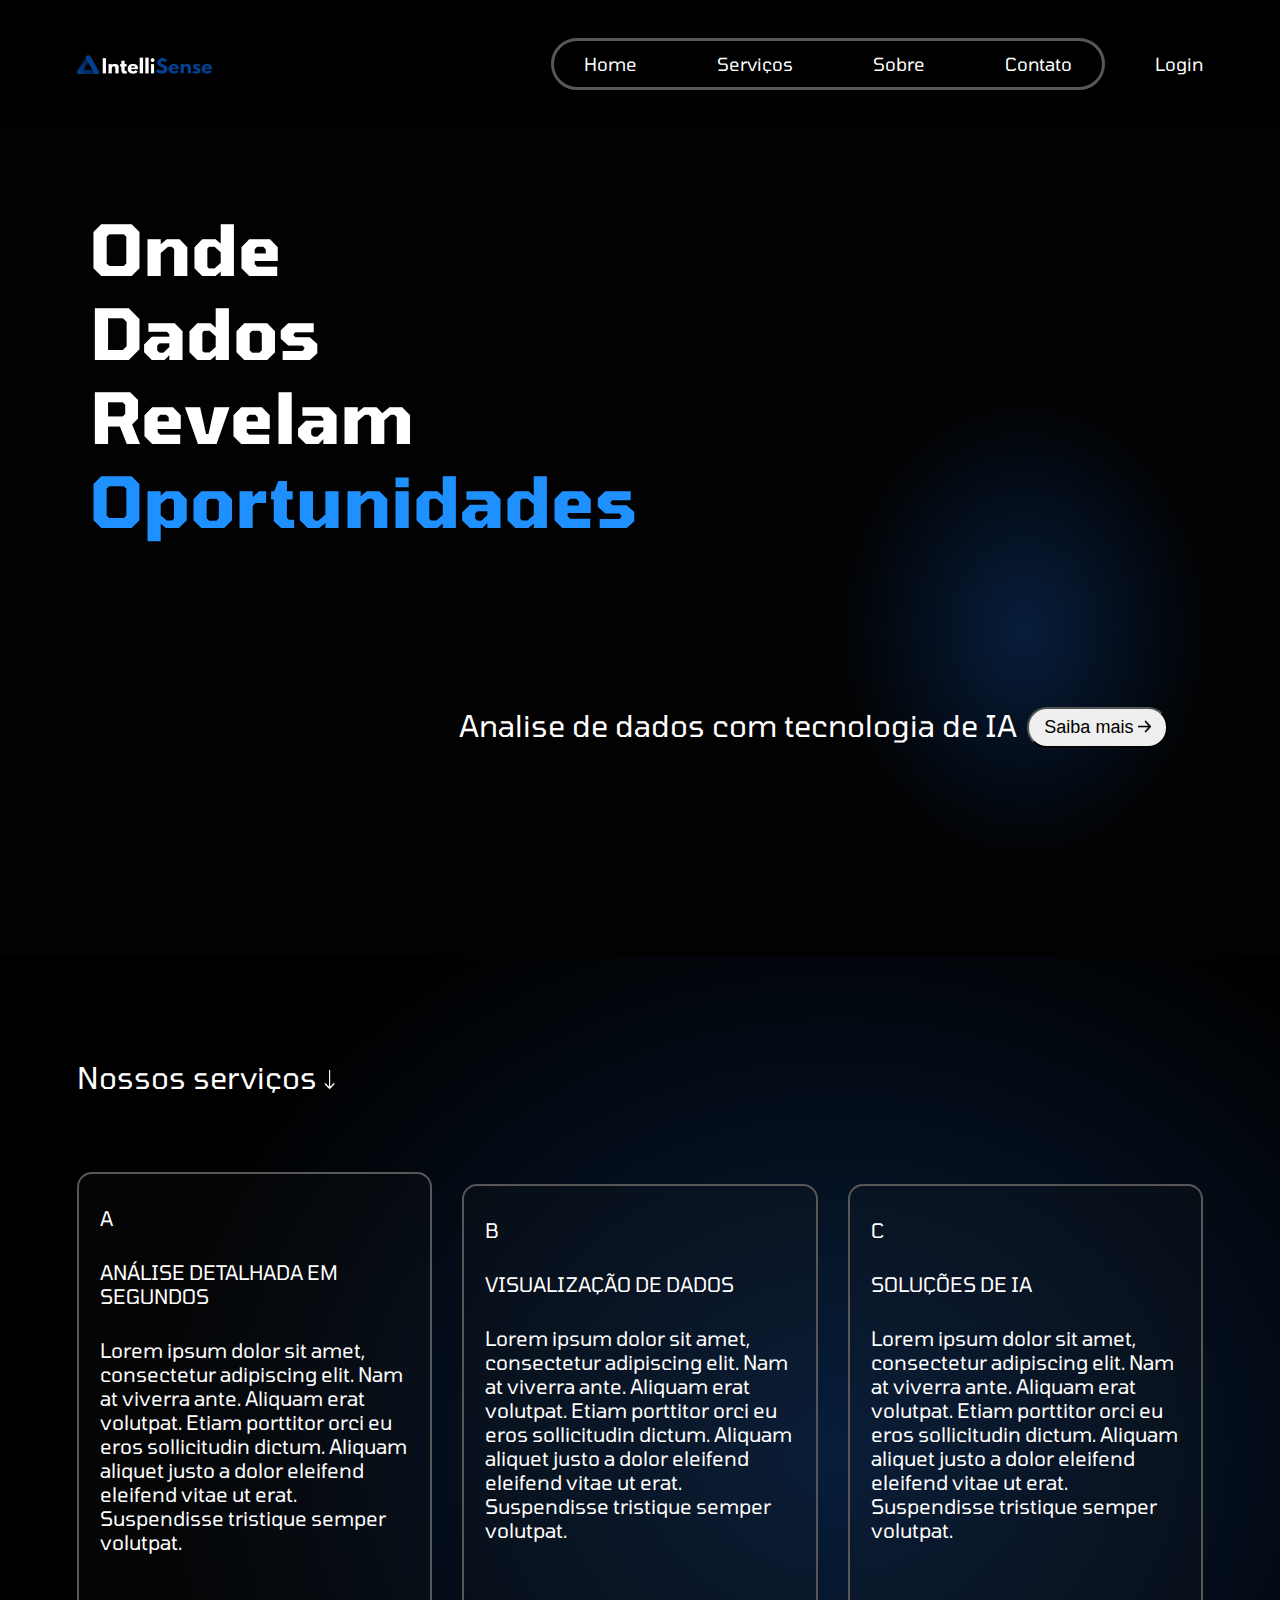
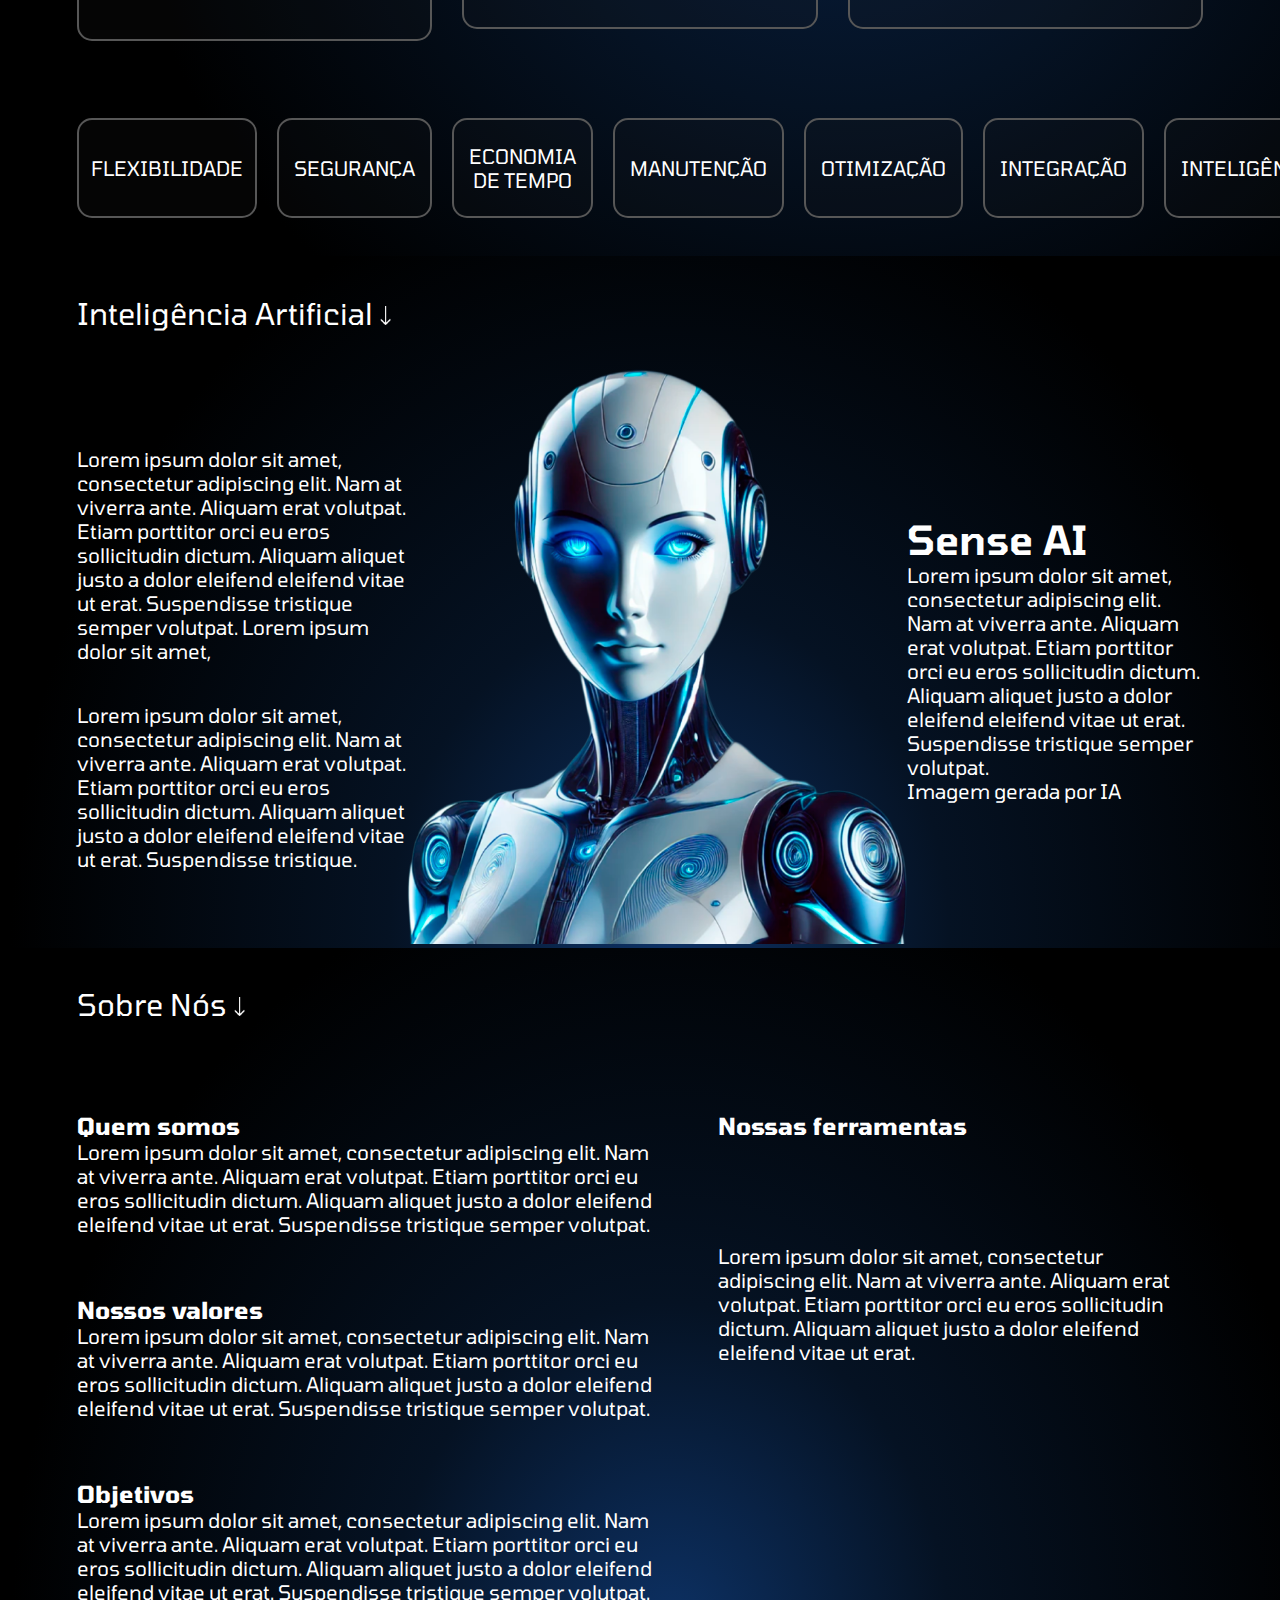
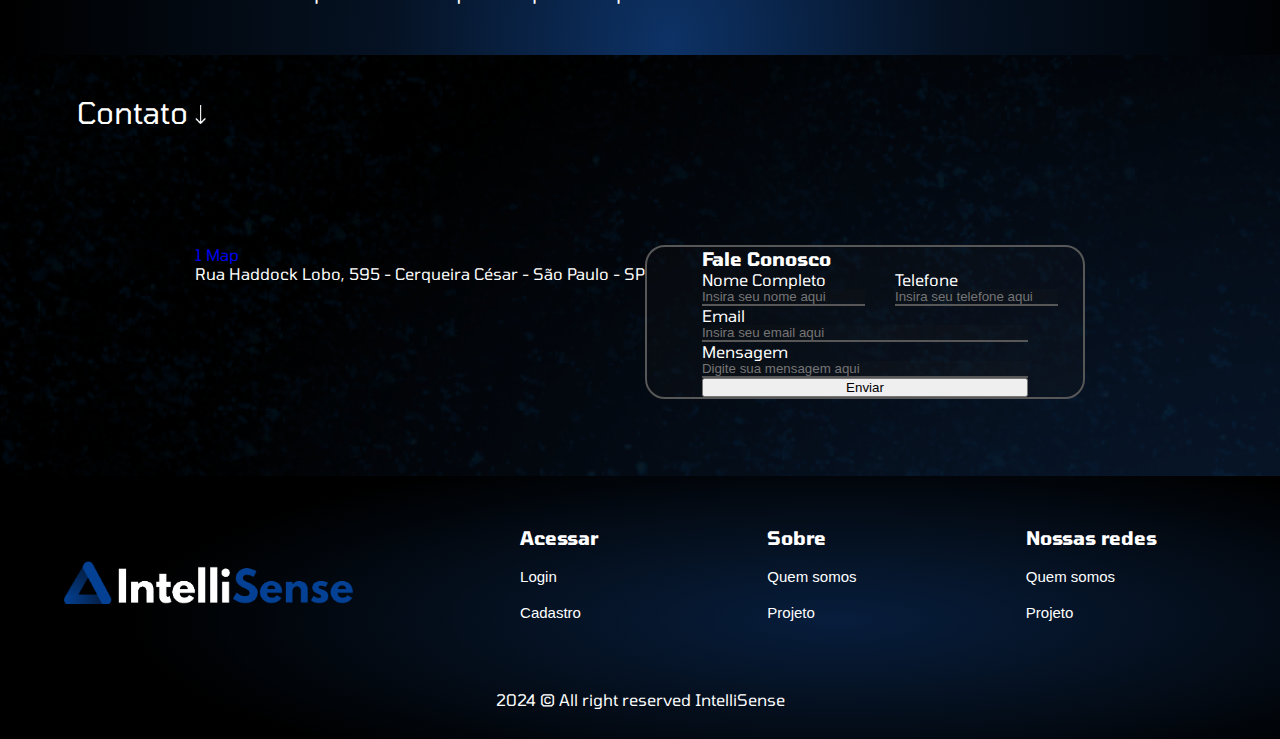
==== public/index.html @ a733c72e "site quase finalizado" ====
<!DOCTYPE html>
<html lang="en">

<head>
    <title>IntelliSense</title>
    <meta charset="UTF-8">
    <meta name="viewport" content="width=device-width, initial-scale=1.0">
    <link rel="stylesheet" href="css/style.css">
    <link rel="stylesheet" href="css/styleindex.css">
    <script src="js/links.js"></script>
</head>

<body>
    <header>
        <img class="logo1" src="assets/logo.png" alt="Logo">
        <nav>
            <div class="menus">
                <a href="#home">Home</a>
                <a href="#servicos">Serviços</a>
                <a href="#sobre">Sobre</a>
                <a href="#contato">Contato</a>
            </div>
            <a class="btn_login" href="#login">Login</a>
        </nav>
    </header>
    <main>
        <div id="home">
            <div class="img_home">
                <div class="conteudo_home">
                    <div class="titulo_home">
                        <h3>Onde <br>
                            Dados <br>
                            Revelam <br>
                            <span>Oportunidades</span>
                        </h3>
                    </div>
                    <div class="frase_home">
                        <span>Analise de dados com tecnologia de IA</span><button class="btn" onclick="ia()">Saiba mais
                            <img src="assets/icon-seta.png"></button>
                    </div>
                </div>
            </div>
        </div>
        <div id="servicos">
            <div class="servico">
                <p class="titulos">Nossos serviços <img src="assets/icon_seta_baixo.png" class="setaBaixo"></p>
                <div class="detalhe_servico">
                    <div class="detalhe">
                        <div class="conteudo_detalhe">
                            <div class="titulo_detalhe">A</div>
                            <div>ANÁLISE DETALHADA EM SEGUNDOS</div>
                            <div>Lorem ipsum dolor sit amet, consectetur adipiscing elit. Nam at viverra ante. Aliquam
                                erat
                                volutpat. Etiam porttitor orci eu eros sollicitudin dictum. Aliquam aliquet justo a
                                dolor
                                eleifend eleifend vitae ut erat. Suspendisse tristique semper volutpat. </div>
                            <div><img src="" alt=""></div>
                        </div>
                    </div>
                    <div class="detalhe">
                        <div class="conteudo_detalhe">
                            <div class="titulo_detalhe">B</div>
                            <div>VISUALIZAÇÃO DE DADOS</div>
                            <div>Lorem ipsum dolor sit amet, consectetur adipiscing elit. Nam at viverra ante. Aliquam
                                erat
                                volutpat. Etiam porttitor orci eu eros sollicitudin dictum. Aliquam aliquet justo a
                                dolor
                                eleifend eleifend vitae ut erat. Suspendisse tristique semper volutpat. </div>
                            <div><img src="" alt=""></div>
                        </div>
                    </div>
                    <div class="detalhe">
                        <div class="conteudo_detalhe">
                            <div class="titulo_detalhe">C</div>
                            <div>SOLUÇÕES DE IA</div>
                            <div>Lorem ipsum dolor sit amet, consectetur adipiscing elit. Nam at viverra ante. Aliquam
                                erat
                                volutpat. Etiam porttitor orci eu eros sollicitudin dictum. Aliquam aliquet justo a
                                dolor
                                eleifend eleifend vitae ut erat. Suspendisse tristique semper volutpat. </div>
                            <div><img src="" alt=""></div>
                        </div>
                    </div>
                </div>
            </div>
            <div class="categorias">
                <div class="categoria"><span>FLEXIBILIDADE</span></div>
                <div class="categoria"><span>SEGURANÇA</span></div>
                <div class="categoria"><span>ECONOMIA DE TEMPO</span></div>
                <div class="categoria"><span>MANUTENÇÃO</span></div>
                <div class="categoria"><span>OTIMIZAÇÃO</span></div>
                <div class="categoria"><span>INTEGRAÇÃO</span></div>
                <div class="categoria"><span>INTELIGÊNCIA</span></div>
            </div>
        </div>
        <div id="inteligenciaArtificial">
            <p class="titulos">Inteligência Artificial <img src="assets/icon_seta_baixo.png" class="setaBaixo"></p>
            <div class="conteudo_inteligencia">
                <div class="inteligencia_esquerdo">
                    <p>Lorem ipsum dolor sit amet, consectetur adipiscing elit. Nam at viverra ante. Aliquam erat
                        volutpat. Etiam porttitor orci eu eros sollicitudin dictum. Aliquam aliquet justo a dolor
                        eleifend eleifend vitae ut erat. Suspendisse tristique semper volutpat. Lorem ipsum dolor
                        sit amet,</p>
                    <p>Lorem ipsum dolor sit amet, consectetur adipiscing elit. Nam at viverra ante. Aliquam erat
                        volutpat. Etiam porttitor orci eu eros sollicitudin dictum. Aliquam aliquet justo a dolor
                        eleifend eleifend vitae ut erat. Suspendisse tristique.</p>
                </div>
                <div><img src="assets/imagem_ia.png" alt="imagem de um robô - gerado por ia"></div>
                <div class="inteligencia_direito">
                    <h3>Sense AI</h3>
                    <p>Lorem ipsum dolor sit amet, consectetur adipiscing elit. Nam at viverra ante. Aliquam erat
                        volutpat. Etiam porttitor orci eu eros sollicitudin dictum. Aliquam aliquet justo a dolor
                        eleifend eleifend vitae ut erat. Suspendisse tristique semper volutpat. </p>
                    <span>Imagem gerada por IA</span>
                </div>
            </div>
        </div>
        <div id="sobre">
            <p class="titulos">Sobre Nós <img src="assets/icon_seta_baixo.png" class="setaBaixo"></p>
            <div class="conteudo_sobre">
                <div class="sobre_esquerdo">
                    <div>
                        <h3>Quem somos</h3>
                        <p>Lorem ipsum dolor sit amet, consectetur adipiscing elit. Nam at viverra ante. Aliquam
                            erat volutpat. Etiam porttitor orci eu eros sollicitudin dictum. Aliquam aliquet justo a
                            dolor eleifend eleifend vitae ut erat. Suspendisse tristique semper volutpat. </p>
                    </div>
                    <div>
                        <h3>Nossos valores</h3>
                        <p>Lorem ipsum dolor sit amet, consectetur adipiscing elit. Nam at viverra ante. Aliquam
                            erat volutpat. Etiam porttitor orci eu eros sollicitudin dictum. Aliquam aliquet justo a
                            dolor eleifend eleifend vitae ut erat. Suspendisse tristique semper volutpat. </p>
                    </div>
                    <div>
                        <h3>Objetivos</h3>
                        <p>Lorem ipsum dolor sit amet, consectetur adipiscing elit. Nam at viverra ante. Aliquam
                            erat volutpat. Etiam porttitor orci eu eros sollicitudin dictum. Aliquam aliquet justo a
                            dolor eleifend eleifend vitae ut erat. Suspendisse tristique semper volutpat. </p>
                    </div>
                </div>
                <div class="sobre_direito">
                    <h3>Nossas ferramentas</h3>
                    <div><img src="" alt=""></div>
                    <div>
                        <p>Lorem ipsum dolor sit amet, consectetur adipiscing elit. Nam at viverra ante. Aliquam
                            erat volutpat. Etiam porttitor orci eu eros sollicitudin dictum. Aliquam aliquet justo a
                            dolor eleifend eleifend vitae ut erat.

                        </p>
                    </div>
                </div>
            </div>
        </div>
        <div id="contato">
            <p class="titulos">Contato <img src="assets/icon_seta_baixo.png" class="setaBaixo"></p>
            <div class="conteudo_contato">
                <div class="contato_esquerdo">
                    <div id="wrapper-9cd199b9cc5410cd3b1ad21cab2e54d3">
                        <div id="map-9cd199b9cc5410cd3b1ad21cab2e54d3"></div>
                        <script>(function () {
                                var setting = { "query": "São Paulo Tech School - Rua Haddock Lobo - Cerqueira César, São Paulo - SP, Brasil", "width": 300, "height": 380, "satellite": false, "zoom": 19, "placeId": "ChIJY_ZjsNJZzpQRgsULbdHAZ8U", "cid": "0xc567c0d16d0bc582", "coords": [-23.5581213, -46.661614], "cityUrl": "/brazil/sao-paulo", "cityAnchorText": "Mapa de São Paulo, Sao Paulo, Brasil", "lang": "pt", "queryString": "São Paulo Tech School - Rua Haddock Lobo - Cerqueira César, São Paulo - SP, Brasil", "centerCoord": [-23.5581213, -46.661614], "id": "map-9cd199b9cc5410cd3b1ad21cab2e54d3", "embed_id": "1145527" };
                                var d = document;
                                var s = d.createElement('script');
                                s.src = 'https://1map.com/js/script-for-user.js?embed_id=1145527';
                                s.async = true;
                                s.onload = function (e) {
                                    window.OneMap.initMap(setting)
                                };
                                var to = d.getElementsByTagName('script')[0];
                                to.parentNode.insertBefore(s, to);
                            })();</script><a href="https://1map.com/pt/map-embed">1 Map</a>
                    </div>

                    <div>
                        <p>Rua Haddock Lobo, 595 - Cerqueira César - São Paulo - SP</p>
                    </div>
                </div>
                <div class="contato_direito">
                    <h3>Fale Conosco</h3>
                    <div class="parte_a_contato">
                        <div class="secao_input nome_input">
                            <span class="titulo-input">Nome Completo</span>
                            <input class="input" type="text" placeholder="Insira seu nome aqui">
                        </div>
                        <div class="secao_input telefone_input">
                            <span class="titulo-input">Telefone</span>
                            <input class="input" type="text" placeholder="Insira seu telefone aqui">
                        </div>
                    </div>
                    <div class="secao_input">
                        <span class="titulo-input">Email</span>
                        <input class="input input_email" type="text" placeholder="Insira seu email aqui">
                    </div>
                    <div class="secao_input">
                        <span class="titulo-input">Mensagem</span>
                        <input class="input input_mensagem" type="text" placeholder="Digite sua mensagem aqui">
                    </div>
                    <button class="btn_contato">Enviar</button>
                </div>
            </div>
        </div>
    </main>
    <footer>
        <div class="rodape_conteudo">
            <img class="logo_rodape" src="assets/logo.png">
            <div class="colunas">
                <div class="coluna1">
                    <span>
                        <h3>Acessar</h3>
                        <br>
                        <a href="./login_cadastro/login.html" class="button_rodape">Login</a>
                        <br>
                        <a href="./login_cadastro/cadastro.html" class="button_rodape">Cadastro</a>
                        <br>
                    </span>
                </div>

                <div class="coluna2">
                    <span>
                        <h3>Sobre</h3>
                        <br>
                        <a href="#quem_somos" class="button_rodape">Quem somos</a>
                        <br>
                        <a href="#projeto" class="button_rodape">Projeto</a>
                        <br>
                    </span>
                </div>

                <div class="coluna3">
                    <span>
                        <h3>Nossas redes</h3>
                        <br>
                        <a href="#quem_somos" class="button_rodape">Quem somos</a>
                        <br>
                        <a href="#projeto" class="button_rodape">Projeto</a>
                        <br>
                    </span>
                </div>
            </div>
        </div>
        <p class="direito">2024 © All right reserved IntelliSense</p>
    </footer>
</body>

</html>
---- public/css/style.css ----
@import url('https://fonts.googleapis.com/css2?family=Tomorrow:ital,wght@0,100;0,200;0,300;0,400;0,500;0,600;0,700;0,800;0,900;1,100;1,200;1,300;1,400;1,500;1,600;1,700;1,800;1,900&display=swap');
@import url('https://fonts.googleapis.com/css2?family=League+Spartan:wght@100..900&display=swap');

:root {
    --gradiente1: radial-gradient(14.71% 28.47% at 80% 60.42%, #071D3C 0%, #020202 100%);
    --input-opacidade: #1f1f1f28;
    --gradiente2: radial-gradient(55.16% 67.29% at 65.42% 54.91%, #071D3C 0%, #051223 42.53%, #000000 100%);
    --gradiente3: radial-gradient(51.44% 112.99% at 52.27% 98.24%, #0D3266 0%, #051223 42.53%, #000000 100%);
    --gradiente4: radial-gradient(51.44% 112.99% at 52.27% 98.24%, #0D3266 0%, #051223 42.53%, #000000 100%);

}

* {
    padding: 0;
    margin: 0;
    box-sizing: border-box;
    text-decoration: none;
}
---- public/css/styleindex.css ----
body {
    font-family: 'Tomorrow', sans-serif;
    color: #fff;
}

header {
    display: flex;
    align-items: center;
    background-color: black;
    padding: 3% 6%;
}

header img.logo1 {
    width: 12%;
}

header nav {
    width: 90%;
    display: flex;
    align-items: center;
    justify-content: flex-end;
    gap: 50px;
    font-size: 18px;
}

header nav a{
    color: #fff;
}

.menus {
    display: flex;
    text-decoration: none;
    color: #fff;
    gap:  80px;
    padding: 12px 30px;
    border: 3px solid #575757;
    border-radius: 30px;
}

#home {
    background: var(--gradiente1);
    height: 92vh;
}

.img_home {
    width: 100%;
    padding: 6% 7%;
    height: 100%;
    background-image: url("../assets/imgHome.png");
    background-size: 65%;
    background-repeat: no-repeat;
    background-position: right;
    font-size: 60px;
}

.conteudo_home {
    display: flex;
    flex-direction: column;
    justify-content: center;
}

.titulo_home span {
    color: #1E90FF;
}

.frase_home {
    display: flex;
    justify-content: flex-end;
    padding-right: 2%;
    padding-top: 15%;
    font-size: 30px;
}

.btn{
    border-radius: 20px;
    margin-left: 10px;
    font-size: 18px;
    padding: 8px 15px;
    cursor: pointer;
}

.btn img{
    width: 13px;
}

.titulos{
    font-size: 30px;
    padding: 3% 6%;
}

.titulos img{
    width: 1%;
}

.conteudo_detalhe{
    display: flex;
    flex-direction: column;
    padding: 9% 6%;
    gap: 30px;
}

#servicos {
    padding-top: 5%;
    background: var(--gradiente2);
    display: flex;
    justify-content: center;
    flex-direction: column;
    font-size: 20px;
}

.detalhe_servico {
    display: grid;
    grid-template-columns: repeat(3, 1fr);
    gap: 30px;
    padding: 3% 6%;
    justify-items: center;
    align-items: center;
}

.detalhe{
    border-radius: 15px;
    background-color: var(--input-opacidade);
    border: 2.5px solid #575757;
}

.categorias {
    display: flex;
    gap: 20px;
    padding: 3% 6%;
    justify-items: center;
    text-align: center;
    align-items: center;
    
}

.categoria{
    display: flex;
    background-color: var(--input-opacidade);
    border: 2.5px solid #575757;
    border-radius: 15px;
    width: 180px;
    height: 100px;
    padding: 25px 15px;
    justify-content: center;
    align-items: center;
}

#inteligenciaArtificial {
    background: var(--gradiente3);
    margin-bottom: 0;
}

.conteudo_inteligencia {
    display: flex;
    justify-content: center;
    flex-direction: row;
    align-items: center;
    padding: 0 6%;
    font-size: 20px;
}

.conteudo_inteligencia img{
    width: 500px;
}

.inteligencia_esquerdo{
    display: flex;
    flex-direction: column;
    gap: 40px;
}

.inteligencia_direito h3{
    font-weight: 600;
    font-size: 40px;
}

#sobre {
    background: var(--gradiente4);
}

.conteudo_sobre{
    display: flex;
    padding: 4% 6%;
    font-size: 20px;
    gap: 60px;
}

.sobre_esquerdo{
    display: flex;
    flex-direction: column;
    gap: 60px;
}

.sobre_direito{
    display: flex;
    flex-direction: column;
    gap: 40px;
}

#contato{
    background-image: url("../assets/background-contato.png");
}

.conteudo_contato{
    display: flex;
    padding: 6% 7%;
    justify-content: center;
}

.contato_direito{
    width: 40%;
    background-color: var(--input-opacidade);
    border: 2.5px solid #575757;
    border-radius: 20px;
    display: flex;
    flex-direction: column;
    justify-content: center;
    padding: 0 5%;
}

.parte_a_contato{
    display: flex;
    gap: 30px;
}

.secao_input{
    display: flex;
    flex-direction: column;
}

.input{
    background-color: var(--input-opacidade);
    border: none;
    border-bottom: 2px solid #575757;

}

.nome_input, .telefone_input{
    width: 50%;
}

footer{
    background: var(--gradiente2);
}

.rodape_conteudo {
    display: flex;
    justify-content: space-around;
    width: 100%;
    align-items: center;
    padding: 50px 10px;
}

.colunas {
    width: 60%;
    display: flex;
    justify-content: space-around;
    gap: 50px;
}

.logo_rodape {
    width: 23%;
}

.button_rodape {
    color: white;
    text-align: center;
}

.coluna1 a {
    text-decoration: none;
    font-family: 'Inter', sans-serif;
    font-size: 15px;
    display: flex;
    justify-content: left;
}

.coluna2 a {
    text-decoration: none;
    font-family: 'Inter', sans-serif;
    font-size: 15px;
    display: flex;
    justify-content: left;
}

.coluna3 a {
    text-decoration: none;
    font-family: 'Inter', sans-serif;
    font-size: 15px;
    display: flex;
    justify-content: left;
}

footer .direito {
    text-align: center;
}

footer p {
    padding-bottom: 30px;
}
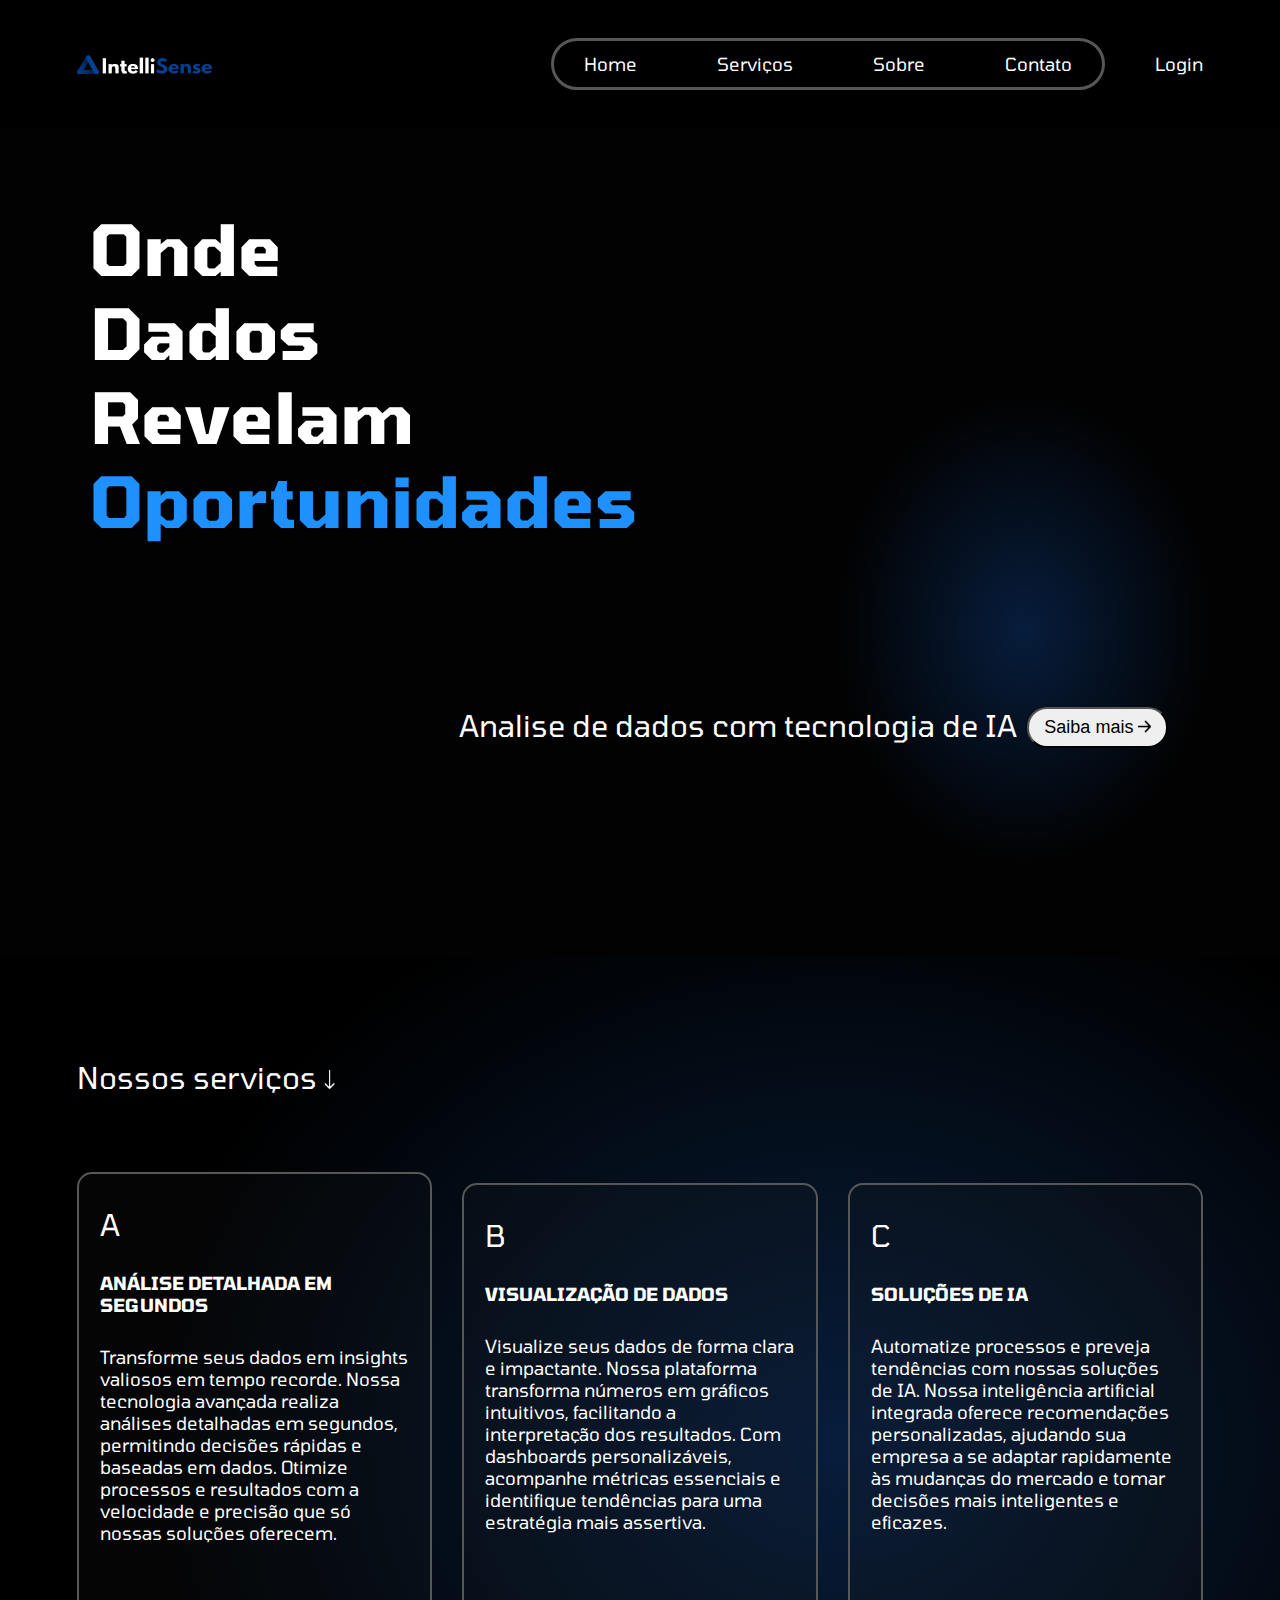
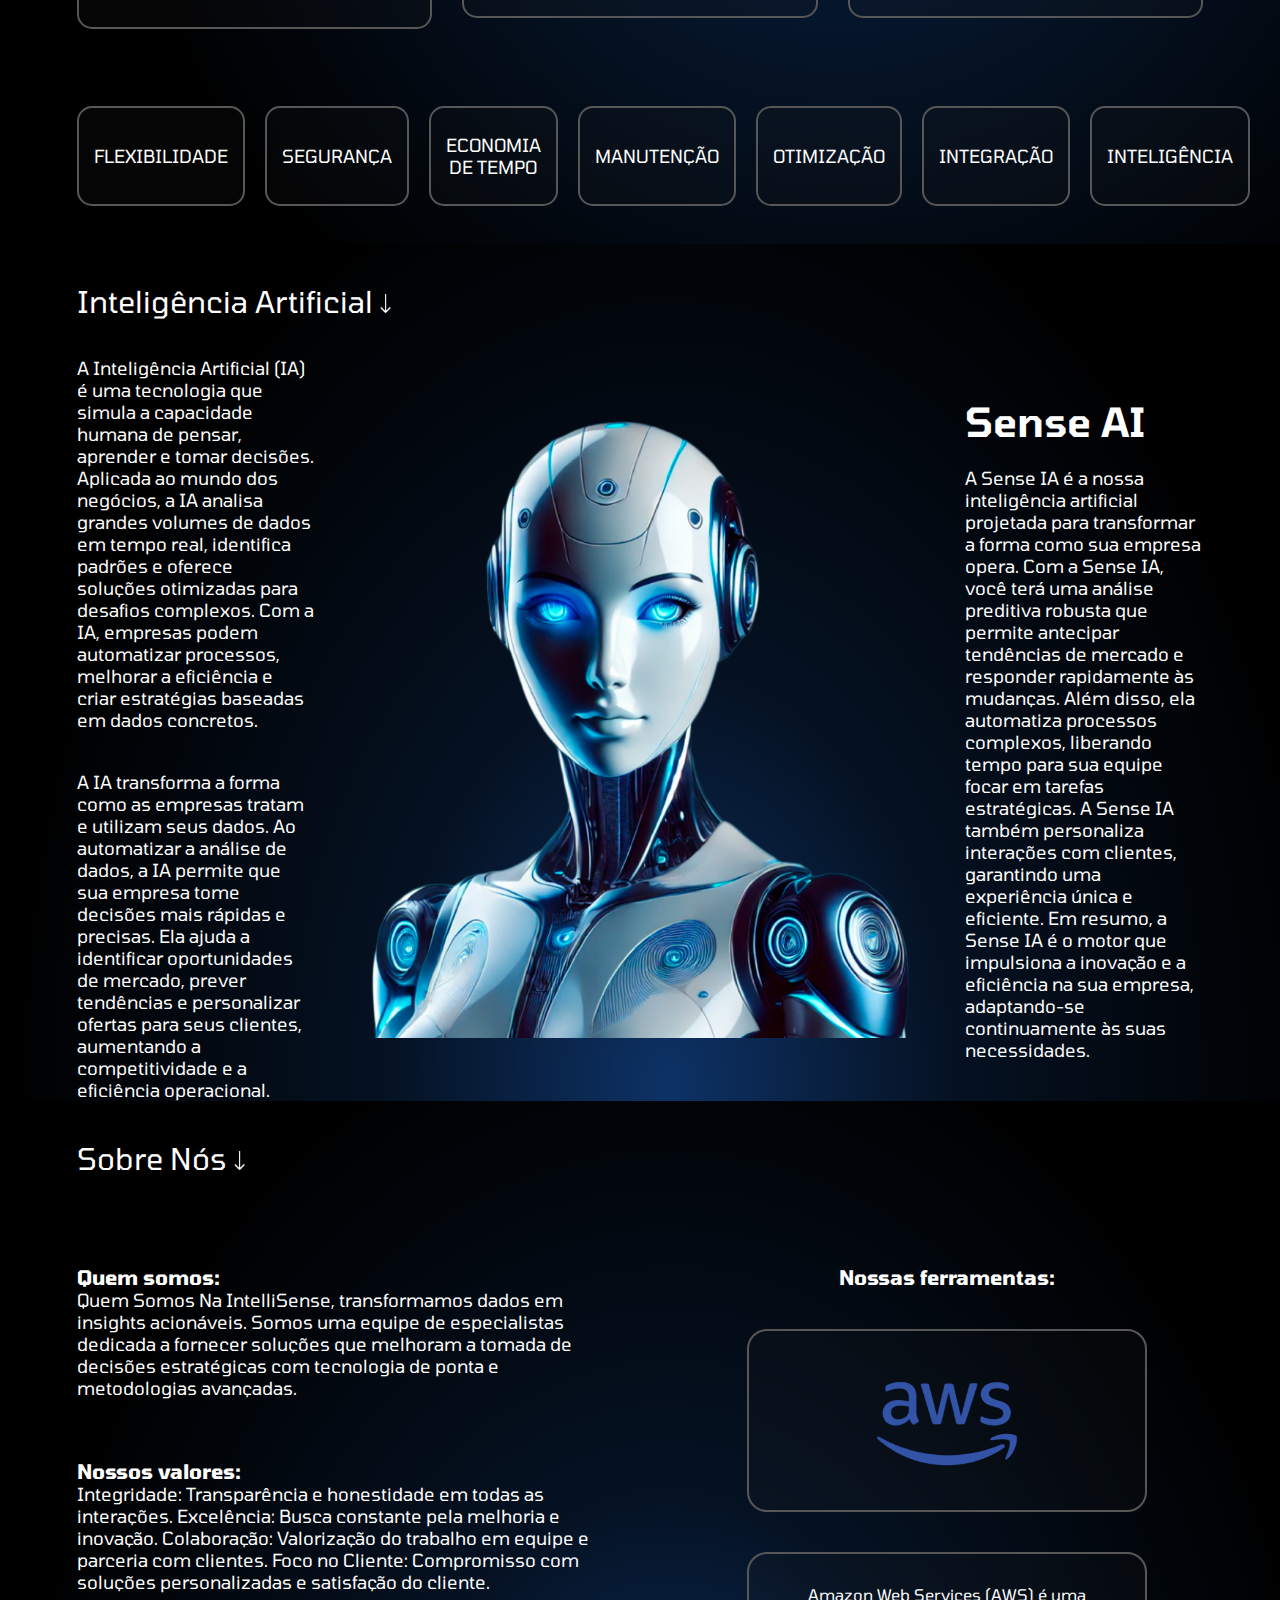
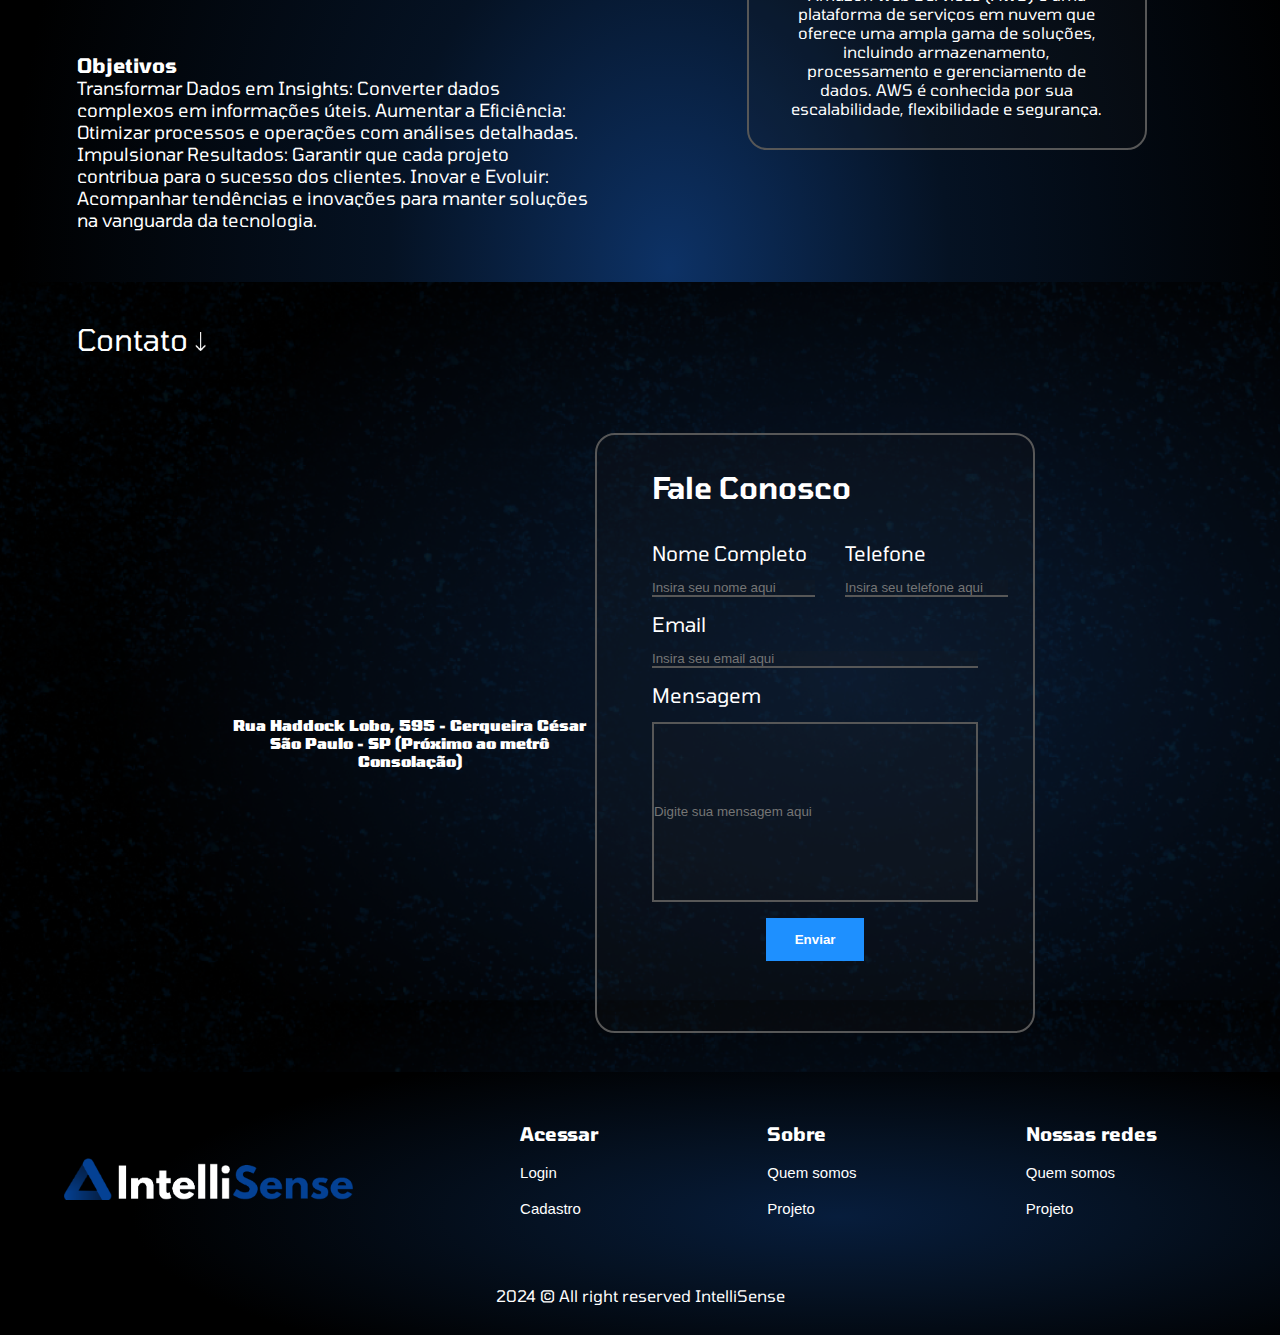
==== commit 40e90cb2: "Site quase concluido" ====
--- a/public/index.html
+++ b/public/index.html
@@ -5,6 +5,7 @@
     <title>IntelliSense</title>
     <meta charset="UTF-8">
     <meta name="viewport" content="width=device-width, initial-scale=1.0">
+    <link rel="icon" href="assets/5.png">
     <link rel="stylesheet" href="css/style.css">
     <link rel="stylesheet" href="css/styleindex.css">
     <script src="js/links.js"></script>
@@ -47,37 +48,35 @@
                 <div class="detalhe_servico">
                     <div class="detalhe">
                         <div class="conteudo_detalhe">
-                            <div class="titulo_detalhe">A</div>
-                            <div>ANÁLISE DETALHADA EM SEGUNDOS</div>
-                            <div>Lorem ipsum dolor sit amet, consectetur adipiscing elit. Nam at viverra ante. Aliquam
-                                erat
-                                volutpat. Etiam porttitor orci eu eros sollicitudin dictum. Aliquam aliquet justo a
-                                dolor
-                                eleifend eleifend vitae ut erat. Suspendisse tristique semper volutpat. </div>
+                            <div class="numeracao_detalhes">A</div>
+                            <div class="titulo_detalhe">ANÁLISE DETALHADA EM SEGUNDOS</div>
+                            <div>Transforme seus dados em insights valiosos em tempo recorde. Nossa tecnologia avançada
+                                realiza análises detalhadas em segundos, permitindo decisões rápidas e baseadas em
+                                dados. Otimize processos e resultados com a velocidade e precisão que só nossas soluções
+                                oferecem.</div>
                             <div><img src="" alt=""></div>
                         </div>
                     </div>
                     <div class="detalhe">
                         <div class="conteudo_detalhe">
-                            <div class="titulo_detalhe">B</div>
-                            <div>VISUALIZAÇÃO DE DADOS</div>
-                            <div>Lorem ipsum dolor sit amet, consectetur adipiscing elit. Nam at viverra ante. Aliquam
-                                erat
-                                volutpat. Etiam porttitor orci eu eros sollicitudin dictum. Aliquam aliquet justo a
-                                dolor
-                                eleifend eleifend vitae ut erat. Suspendisse tristique semper volutpat. </div>
+                            <div class="numeracao_detalhes">B</div>
+                            <div class="titulo_detalhe">VISUALIZAÇÃO DE DADOS</div>
+                            <div>Visualize seus dados de forma clara e impactante. Nossa plataforma transforma números
+                                em gráficos intuitivos, facilitando a interpretação dos resultados. Com dashboards
+                                personalizáveis, acompanhe métricas essenciais e identifique tendências para uma
+                                estratégia mais assertiva.</div>
                             <div><img src="" alt=""></div>
                         </div>
                     </div>
                     <div class="detalhe">
                         <div class="conteudo_detalhe">
-                            <div class="titulo_detalhe">C</div>
-                            <div>SOLUÇÕES DE IA</div>
-                            <div>Lorem ipsum dolor sit amet, consectetur adipiscing elit. Nam at viverra ante. Aliquam
-                                erat
-                                volutpat. Etiam porttitor orci eu eros sollicitudin dictum. Aliquam aliquet justo a
-                                dolor
-                                eleifend eleifend vitae ut erat. Suspendisse tristique semper volutpat. </div>
+                            <div class="numeracao_detalhes">C</div>
+                            <div class="titulo_detalhe">SOLUÇÕES DE IA</div>
+                            <div>Automatize processos e preveja tendências com nossas soluções de IA. Nossa inteligência
+                                artificial integrada oferece recomendações personalizadas, ajudando sua empresa a se
+                                adaptar rapidamente às mudanças do mercado e tomar decisões mais inteligentes e
+                                eficazes.
+                            </div>
                             <div><img src="" alt=""></div>
                         </div>
                     </div>
@@ -97,21 +96,26 @@
             <p class="titulos">Inteligência Artificial <img src="assets/icon_seta_baixo.png" class="setaBaixo"></p>
             <div class="conteudo_inteligencia">
                 <div class="inteligencia_esquerdo">
-                    <p>Lorem ipsum dolor sit amet, consectetur adipiscing elit. Nam at viverra ante. Aliquam erat
-                        volutpat. Etiam porttitor orci eu eros sollicitudin dictum. Aliquam aliquet justo a dolor
-                        eleifend eleifend vitae ut erat. Suspendisse tristique semper volutpat. Lorem ipsum dolor
-                        sit amet,</p>
-                    <p>Lorem ipsum dolor sit amet, consectetur adipiscing elit. Nam at viverra ante. Aliquam erat
-                        volutpat. Etiam porttitor orci eu eros sollicitudin dictum. Aliquam aliquet justo a dolor
-                        eleifend eleifend vitae ut erat. Suspendisse tristique.</p>
-                </div>
-                <div><img src="assets/imagem_ia.png" alt="imagem de um robô - gerado por ia"></div>
+                    <p>A Inteligência Artificial (IA) é uma tecnologia que simula a capacidade humana de pensar,
+                        aprender e tomar decisões. Aplicada ao mundo dos negócios, a IA analisa grandes volumes de dados
+                        em tempo real, identifica padrões e oferece soluções otimizadas para desafios complexos. Com a
+                        IA, empresas podem automatizar processos, melhorar a eficiência e criar estratégias baseadas em
+                        dados concretos.</p>
+                    <p>A IA transforma a forma como as empresas tratam e utilizam seus dados. Ao automatizar a análise
+                        de dados, a IA permite que sua empresa tome decisões mais rápidas e precisas. Ela ajuda a
+                        identificar oportunidades de mercado, prever tendências e personalizar ofertas para seus
+                        clientes, aumentando a competitividade e a eficiência operacional.</p>
+                </div>
+                <img src="assets/imagem_ia.png" alt="imagem de um robô - gerado por ia">
                 <div class="inteligencia_direito">
-                    <h3>Sense AI</h3>
-                    <p>Lorem ipsum dolor sit amet, consectetur adipiscing elit. Nam at viverra ante. Aliquam erat
-                        volutpat. Etiam porttitor orci eu eros sollicitudin dictum. Aliquam aliquet justo a dolor
-                        eleifend eleifend vitae ut erat. Suspendisse tristique semper volutpat. </p>
-                    <span>Imagem gerada por IA</span>
+                    <h3>Sense AI</h3><br>
+                    <p>A Sense IA é a nossa inteligência artificial projetada para transformar a forma como sua empresa
+                        opera. Com a Sense IA, você terá uma análise preditiva robusta que permite antecipar tendências
+                        de mercado e responder rapidamente às mudanças. Além disso, ela automatiza processos complexos,
+                        liberando tempo para sua equipe focar em tarefas estratégicas. A Sense IA também personaliza
+                        interações com clientes, garantindo uma experiência única e eficiente. Em resumo, a Sense IA é o
+                        motor que impulsiona a inovação e a eficiência na sua empresa, adaptando-se continuamente às
+                        suas necessidades.</span>
                 </div>
             </div>
         </div>
@@ -120,34 +124,33 @@
             <div class="conteudo_sobre">
                 <div class="sobre_esquerdo">
                     <div>
-                        <h3>Quem somos</h3>
-                        <p>Lorem ipsum dolor sit amet, consectetur adipiscing elit. Nam at viverra ante. Aliquam
-                            erat volutpat. Etiam porttitor orci eu eros sollicitudin dictum. Aliquam aliquet justo a
-                            dolor eleifend eleifend vitae ut erat. Suspendisse tristique semper volutpat. </p>
+                        <h3>Quem somos:</h3>
+                        <p>Quem Somos Na IntelliSense, transformamos dados em insights acionáveis. Somos uma equipe de
+                            especialistas dedicada a fornecer soluções que melhoram a tomada de decisões estratégicas
+                            com tecnologia de ponta e metodologias avançadas.</p>
                     </div>
                     <div>
-                        <h3>Nossos valores</h3>
-                        <p>Lorem ipsum dolor sit amet, consectetur adipiscing elit. Nam at viverra ante. Aliquam
-                            erat volutpat. Etiam porttitor orci eu eros sollicitudin dictum. Aliquam aliquet justo a
-                            dolor eleifend eleifend vitae ut erat. Suspendisse tristique semper volutpat. </p>
+                        <h3>Nossos valores:</h3>
+                        <p>Integridade: Transparência e honestidade em todas as interações.
+                            Excelência: Busca constante pela melhoria e inovação.
+                            Colaboração: Valorização do trabalho em equipe e parceria com clientes.
+                            Foco no Cliente: Compromisso com soluções personalizadas e satisfação do cliente.</p>
                     </div>
                     <div>
                         <h3>Objetivos</h3>
-                        <p>Lorem ipsum dolor sit amet, consectetur adipiscing elit. Nam at viverra ante. Aliquam
-                            erat volutpat. Etiam porttitor orci eu eros sollicitudin dictum. Aliquam aliquet justo a
-                            dolor eleifend eleifend vitae ut erat. Suspendisse tristique semper volutpat. </p>
+                        <p>Transformar Dados em Insights: Converter dados complexos em informações úteis.
+                            Aumentar a Eficiência: Otimizar processos e operações com análises detalhadas.
+                            Impulsionar Resultados: Garantir que cada projeto contribua para o sucesso dos clientes.
+                            Inovar e Evoluir: Acompanhar tendências e inovações para manter soluções na vanguarda da
+                            tecnologia.</p>
                     </div>
                 </div>
                 <div class="sobre_direito">
-                    <h3>Nossas ferramentas</h3>
-                    <div><img src="" alt=""></div>
-                    <div>
-                        <p>Lorem ipsum dolor sit amet, consectetur adipiscing elit. Nam at viverra ante. Aliquam
-                            erat volutpat. Etiam porttitor orci eu eros sollicitudin dictum. Aliquam aliquet justo a
-                            dolor eleifend eleifend vitae ut erat.
-
-                        </p>
-                    </div>
+                    <h3>Nossas ferramentas:</h3>
+                    <div class="img_sobre"><img src="assets/aws.png" alt="aws"></div>
+                    <p>Amazon Web Services (AWS) é uma plataforma de serviços em nuvem que oferece uma ampla gama de
+                        soluções, incluindo armazenamento, processamento e gerenciamento de dados. AWS é conhecida por
+                        sua escalabilidade, flexibilidade e segurança.</p>
                 </div>
             </div>
         </div>
@@ -156,44 +159,66 @@
             <div class="conteudo_contato">
                 <div class="contato_esquerdo">
                     <div id="wrapper-9cd199b9cc5410cd3b1ad21cab2e54d3">
-                        <div id="map-9cd199b9cc5410cd3b1ad21cab2e54d3"></div>
-                        <script>(function () {
-                                var setting = { "query": "São Paulo Tech School - Rua Haddock Lobo - Cerqueira César, São Paulo - SP, Brasil", "width": 300, "height": 380, "satellite": false, "zoom": 19, "placeId": "ChIJY_ZjsNJZzpQRgsULbdHAZ8U", "cid": "0xc567c0d16d0bc582", "coords": [-23.5581213, -46.661614], "cityUrl": "/brazil/sao-paulo", "cityAnchorText": "Mapa de São Paulo, Sao Paulo, Brasil", "lang": "pt", "queryString": "São Paulo Tech School - Rua Haddock Lobo - Cerqueira César, São Paulo - SP, Brasil", "centerCoord": [-23.5581213, -46.661614], "id": "map-9cd199b9cc5410cd3b1ad21cab2e54d3", "embed_id": "1145527" };
+                        <div id="map-9cd199b9cc5410cd3b1ad21cab2e54d3" style="border-radius: 20px; overflow: hidden;">
+                        </div>
+                        <script>
+                            (function () {
+                                var setting = {
+                                    "query": "São Paulo Tech School - Rua Haddock Lobo - Cerqueira César, São Paulo - SP, Brasil",
+                                    "width": 360,
+                                    "height": 600,
+                                    "satellite": false,
+                                    "zoom": 19,
+                                    "placeId": "ChIJY_ZjsNJZzpQRgsULbdHAZ8U",
+                                    "cid": "0xc567c0d16d0bc582",
+                                    "coords": [-23.5581213, -46.661614],
+                                    "cityUrl": "/brazil/sao-paulo",
+                                    "cityAnchorText": "Mapa de São Paulo, Sao Paulo, Brasil",
+                                    "lang": "pt",
+                                    "queryString": "São Paulo Tech School - Rua Haddock Lobo - Cerqueira César, São Paulo - SP, Brasil",
+                                    "centerCoord": [-23.5581213, -46.661614],
+                                    "id": "map-9cd199b9cc5410cd3b1ad21cab2e54d3",
+                                    "embed_id": "1145527"
+                                };
                                 var d = document;
                                 var s = d.createElement('script');
                                 s.src = 'https://1map.com/js/script-for-user.js?embed_id=1145527';
                                 s.async = true;
                                 s.onload = function (e) {
-                                    window.OneMap.initMap(setting)
+                                    window.OneMap.initMap(setting);
+                                    document.getElementById(setting.id).style.borderRadius = setting["border-radius"];
                                 };
                                 var to = d.getElementsByTagName('script')[0];
                                 to.parentNode.insertBefore(s, to);
-                            })();</script><a href="https://1map.com/pt/map-embed">1 Map</a>
-                    </div>
-
-                    <div>
-                        <p>Rua Haddock Lobo, 595 - Cerqueira César - São Paulo - SP</p>
+                            })();
+                        </script>
+                    </div>
+
+                    <div class="endereco">
+                        <p>Rua Haddock Lobo, 595 - Cerqueira César <br> São Paulo - SP (Próximo ao metrô Consolação)</p>
                     </div>
                 </div>
                 <div class="contato_direito">
                     <h3>Fale Conosco</h3>
-                    <div class="parte_a_contato">
-                        <div class="secao_input nome_input">
-                            <span class="titulo-input">Nome Completo</span>
-                            <input class="input" type="text" placeholder="Insira seu nome aqui">
-                        </div>
-                        <div class="secao_input telefone_input">
-                            <span class="titulo-input">Telefone</span>
-                            <input class="input" type="text" placeholder="Insira seu telefone aqui">
-                        </div>
-                    </div>
-                    <div class="secao_input">
-                        <span class="titulo-input">Email</span>
-                        <input class="input input_email" type="text" placeholder="Insira seu email aqui">
-                    </div>
-                    <div class="secao_input">
-                        <span class="titulo-input">Mensagem</span>
-                        <input class="input input_mensagem" type="text" placeholder="Digite sua mensagem aqui">
+                    <div class="inputs">
+                        <div class="parte_a_contato">
+                            <div class="secao_input nome_input">
+                                <span class="titulo-input">Nome Completo</span>
+                                <input class="input" type="text" placeholder="Insira seu nome aqui">
+                            </div>
+                            <div class="secao_input telefone_input">
+                                <span class="titulo-input">Telefone</span>
+                                <input class="input" type="text" placeholder="Insira seu telefone aqui">
+                            </div>
+                        </div>
+                        <div class="secao_input">
+                            <span class="titulo-input">Email</span>
+                            <input class="input input_email" type="text" placeholder="Insira seu email aqui">
+                        </div>
+                        <div class="secao_input">
+                            <span class="titulo-input">Mensagem</span>
+                            <input class="input input_mensagem" type="text" placeholder="Digite sua mensagem aqui">
+                        </div>
                     </div>
                     <button class="btn_contato">Enviar</button>
                 </div>
--- a/public/css/styleindex.css
+++ b/public/css/styleindex.css
@@ -105,7 +105,7 @@
     display: flex;
     justify-content: center;
     flex-direction: column;
-    font-size: 20px;
+    font-size: 18px;
 }
 
 .detalhe_servico {
@@ -123,6 +123,14 @@
     border: 2.5px solid #575757;
 }
 
+.numeracao_detalhes{
+    font-size: 30px;
+}
+
+.titulo_detalhe{
+    font-weight: bold;
+}
+
 .categorias {
     display: flex;
     gap: 20px;
@@ -147,26 +155,34 @@
 
 #inteligenciaArtificial {
     background: var(--gradiente3);
+    font-size: 18px;
+}
+
+.conteudo_inteligencia {
+    display: flex;
+    justify-content: flex-end;
+    flex-direction: row;
+    align-items: center;
+    padding: 0 6%;
+    font-size: 18px;
+}
+
+.conteudo_inteligencia img{
+    width: 650px;
+    justify-content: flex-end;
+    padding: 0 5%;
+}
+
+.inteligencia_esquerdo{
+    width: 30%;
+    display: flex;
+    flex-direction: column;
+    gap: 40px;
+}
+
+.inteligencia_direito{
+    width: 30%;
     margin-bottom: 0;
-}
-
-.conteudo_inteligencia {
-    display: flex;
-    justify-content: center;
-    flex-direction: row;
-    align-items: center;
-    padding: 0 6%;
-    font-size: 20px;
-}
-
-.conteudo_inteligencia img{
-    width: 500px;
-}
-
-.inteligencia_esquerdo{
-    display: flex;
-    flex-direction: column;
-    gap: 40px;
 }
 
 .inteligencia_direito h3{
@@ -181,41 +197,100 @@
 .conteudo_sobre{
     display: flex;
     padding: 4% 6%;
+    font-size: 18px;
+    gap: 100px;
+}
+
+.conteudo_sobre h3{
     font-size: 20px;
+}
+
+.sobre_esquerdo{
+    display: flex;
+    flex-direction: column;
     gap: 60px;
-}
-
-.sobre_esquerdo{
-    display: flex;
-    flex-direction: column;
-    gap: 60px;
+    width: 50%;
 }
 
 .sobre_direito{
     display: flex;
     flex-direction: column;
     gap: 40px;
+    justify-content: flex-start;
+    align-items: center;
+    width: 50%;
+}
+
+.sobre_direito p {
+    background-color: var(--input-opacidade);
+    border: 2.5px solid #575757;
+    border-radius: 20px;
+    padding: 6% 8%;
+    width: 400px;
+    text-align: center;
+    font-size: 16px;
+}
+
+.img_sobre{
+    width: 400px;
+    display: flex;
+    align-items: center;
+    padding: 3% 7%;
+    justify-content: center;
+    background-color: var(--input-opacidade);
+    border: 2.5px solid #575757;
+    border-radius: 20px;
+}
+
+.img_sobre img{
+    width: 200px;
 }
 
 #contato{
     background-image: url("../assets/background-contato.png");
+    background-size: 100%;
 }
 
 .conteudo_contato{
     display: flex;
-    padding: 6% 7%;
-    justify-content: center;
+    padding: 3% 7%;
+    justify-content: center;
+    gap: 20px;
+}
+
+.contato_esquerdo{
+    width: 30%;
+    align-items: center;
+    display: flex;
+    flex-direction: column;
+    justify-content: center;
+}
+
+.endereco{
+    margin-top: 20px;
+    width: 360px;
+    text-align: center;
+    font-size: 15px;
+    font-weight: 800;
 }
 
 .contato_direito{
     width: 40%;
+    height: 600px;
     background-color: var(--input-opacidade);
     border: 2.5px solid #575757;
     border-radius: 20px;
     display: flex;
     flex-direction: column;
-    justify-content: center;
-    padding: 0 5%;
+    padding: 3% 5%;
+    align-items: center;
+}
+
+.contato_direito h3{
+    font-size: 30px;
+    font-weight: 600;
+    padding-bottom: 20px;
+    width: 100%;
 }
 
 .parte_a_contato{
@@ -223,20 +298,50 @@
     gap: 30px;
 }
 
+.inputs{
+    display: flex;
+    flex-direction: column;
+    gap: 15px;
+    padding: 5% 0;
+    width: 100%;
+}
+
 .secao_input{
     display: flex;
     flex-direction: column;
+}
+
+.titulo-input{
+    font-size: 20px;
+    padding-bottom: 15px;
 }
 
 .input{
     background-color: var(--input-opacidade);
     border: none;
     border-bottom: 2px solid #575757;
-
-}
-
+}
+    
 .nome_input, .telefone_input{
     width: 50%;
+}
+
+.input_mensagem{
+    height: 180px;
+    border: 2px solid #575757;
+}
+
+.input_mensagem::placeholder{
+    text-align: start;
+}
+
+.btn_contato{
+    width: 30%;
+    background-color: #1E90FF;
+    height: 8%;
+    font-weight: bolder;
+    border: none;
+    color: #fff;
 }
 
 footer{
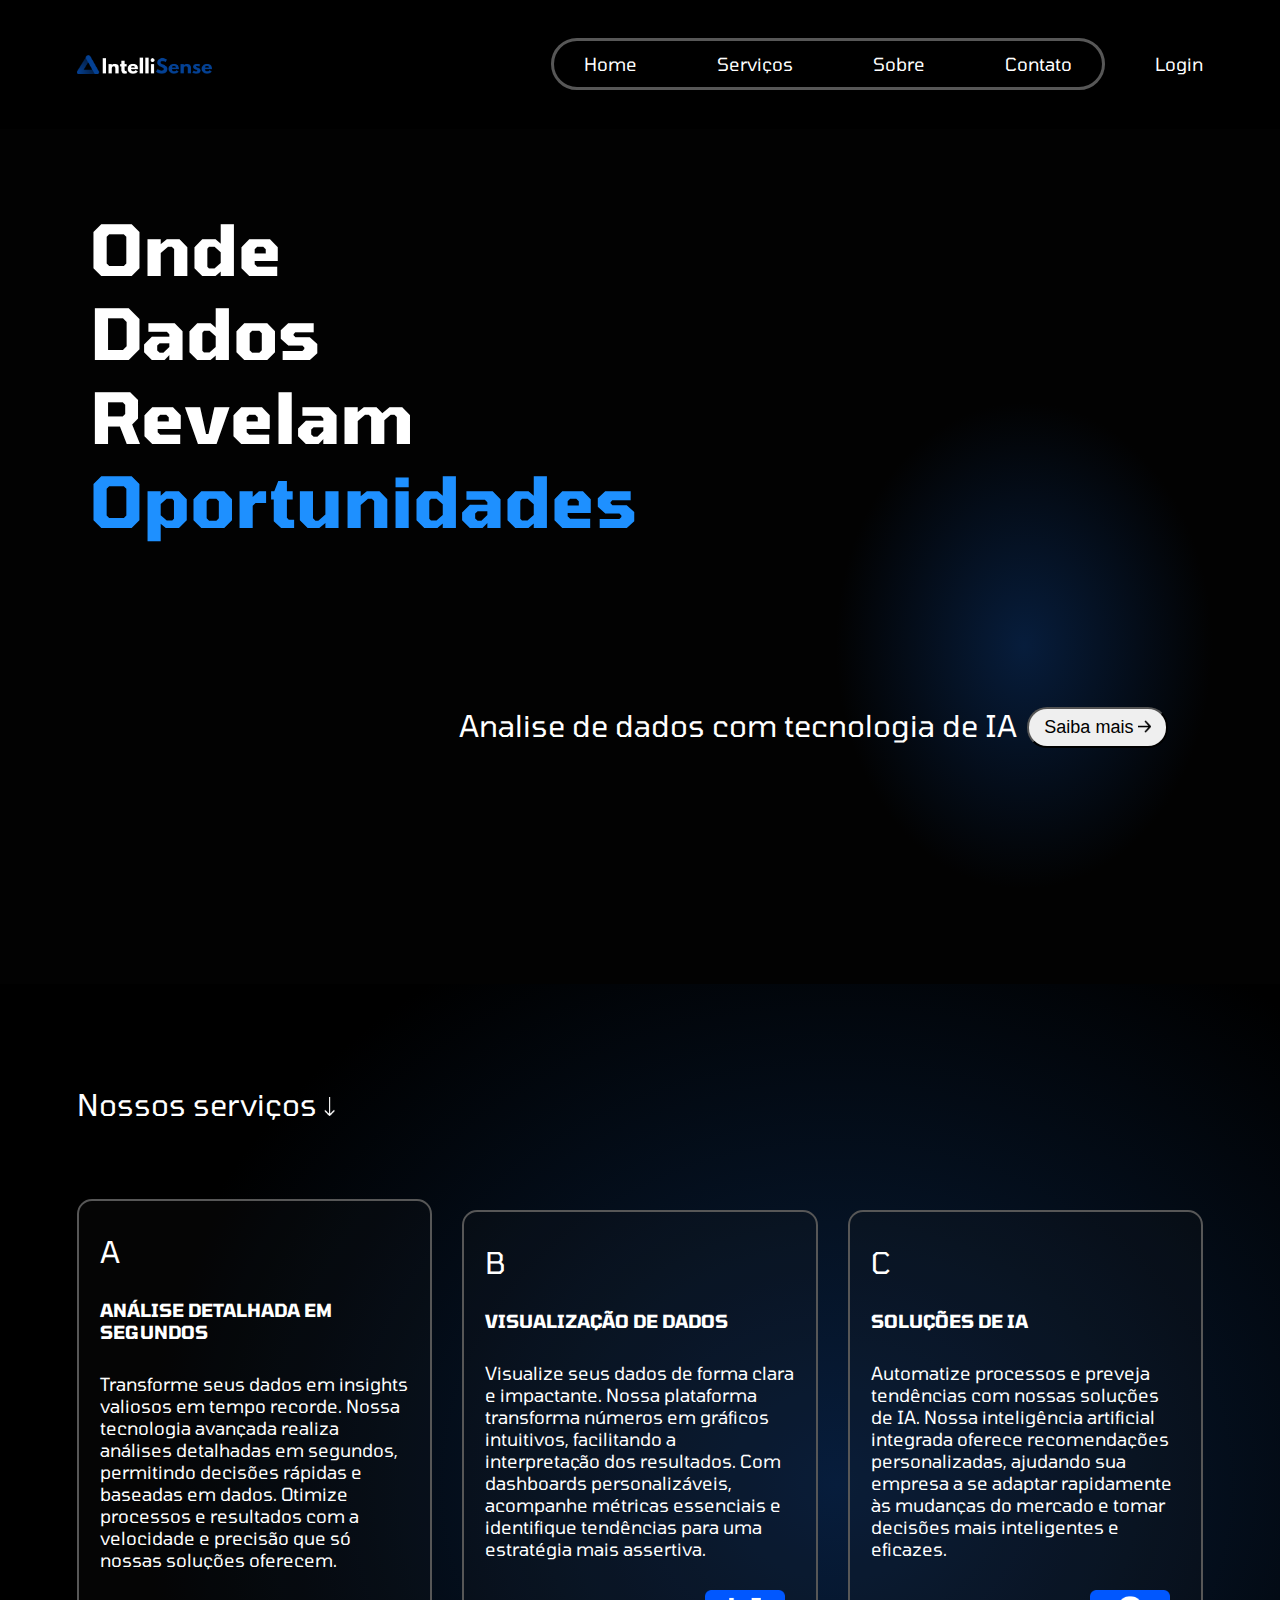
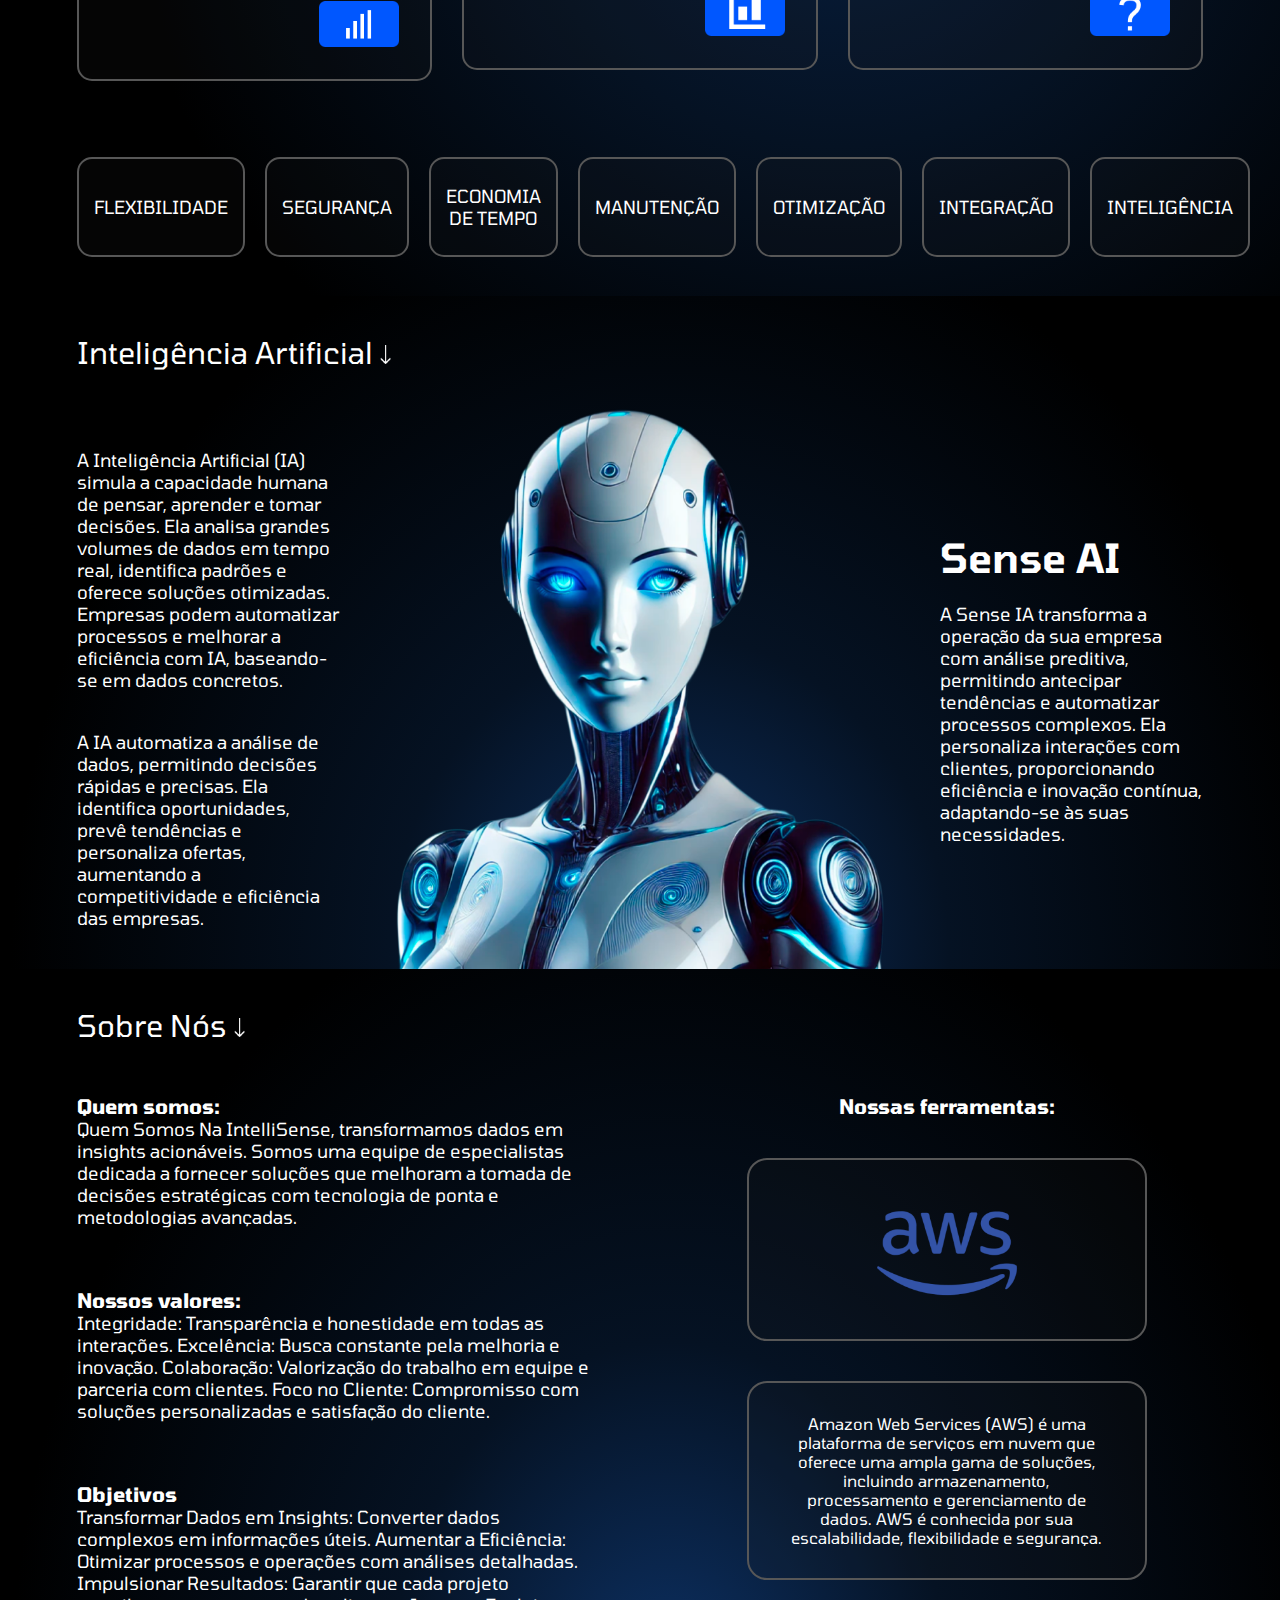
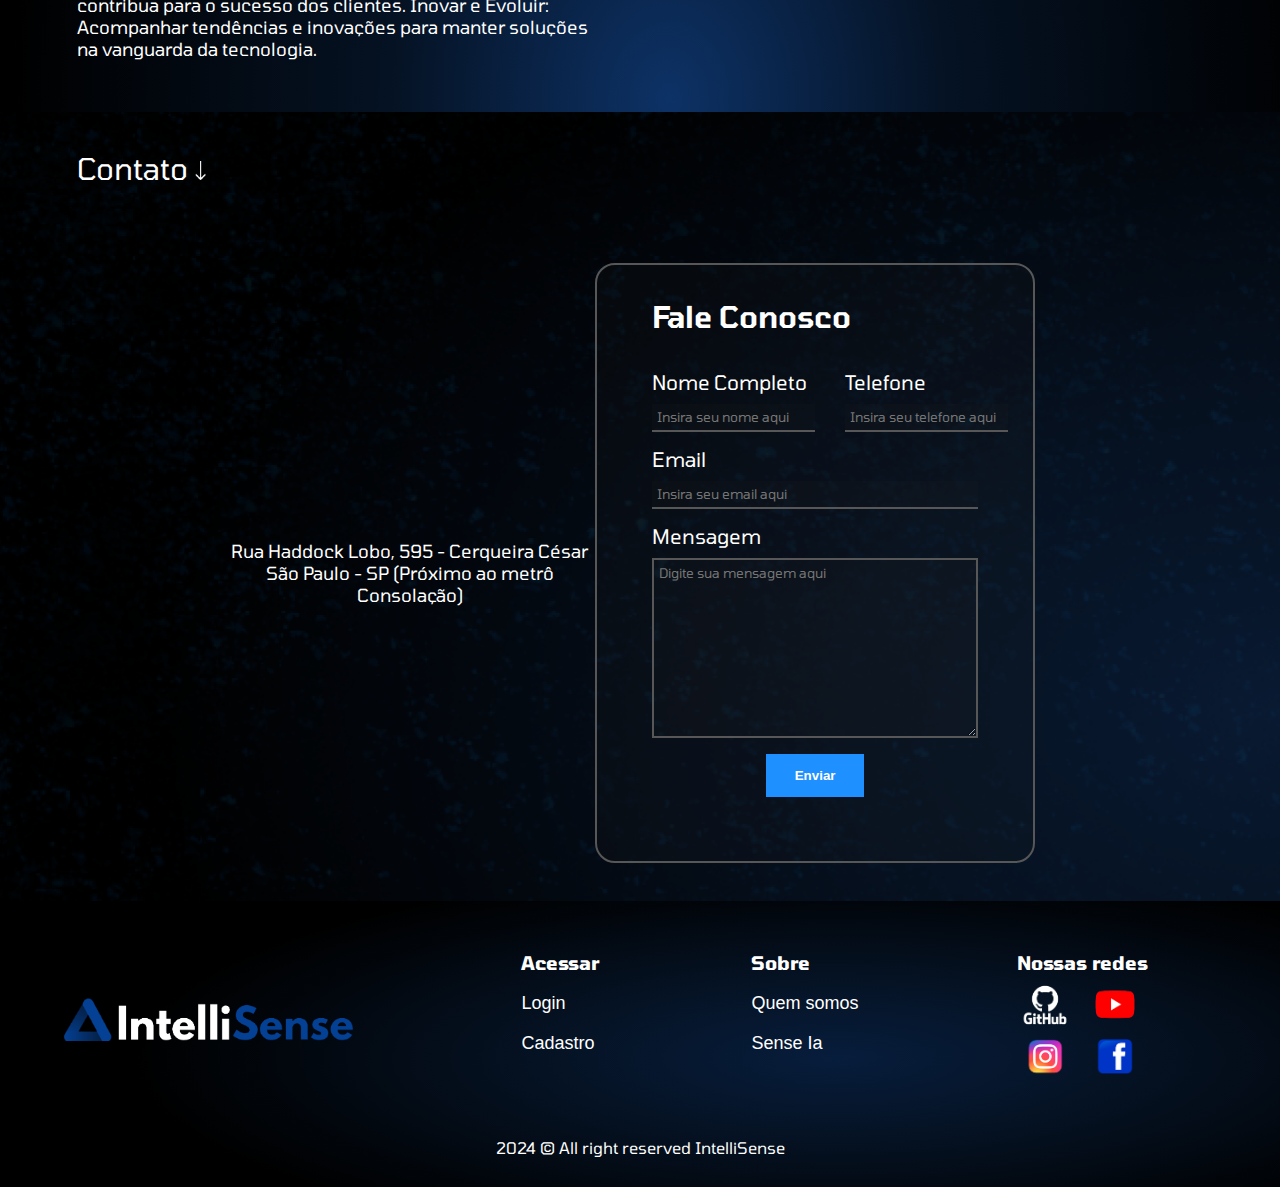
==== commit e17ac257: "front do site institucional finalizado" ====
--- a/public/index.html
+++ b/public/index.html
@@ -37,7 +37,7 @@
                     </div>
                     <div class="frase_home">
                         <span>Analise de dados com tecnologia de IA</span><button class="btn" onclick="ia()">Saiba mais
-                            <img src="assets/icon-seta.png"></button>
+                            <img src="assets/icon-seta.png"></button><br>
                     </div>
                 </div>
             </div>
@@ -54,7 +54,7 @@
                                 realiza análises detalhadas em segundos, permitindo decisões rápidas e baseadas em
                                 dados. Otimize processos e resultados com a velocidade e precisão que só nossas soluções
                                 oferecem.</div>
-                            <div><img src="" alt=""></div>
+                            <div class="icon_detalhes"><img src="assets/icon-analise.png"></div>
                         </div>
                     </div>
                     <div class="detalhe">
@@ -65,7 +65,7 @@
                                 em gráficos intuitivos, facilitando a interpretação dos resultados. Com dashboards
                                 personalizáveis, acompanhe métricas essenciais e identifique tendências para uma
                                 estratégia mais assertiva.</div>
-                            <div><img src="" alt=""></div>
+                            <div class="icon_detalhes"><img src="assets/icon-visualizacao.png"></div>
                         </div>
                     </div>
                     <div class="detalhe">
@@ -77,7 +77,7 @@
                                 adaptar rapidamente às mudanças do mercado e tomar decisões mais inteligentes e
                                 eficazes.
                             </div>
-                            <div><img src="" alt=""></div>
+                            <div class="icon_detalhes"><img src="assets/icon-solucoes.png"></div>
                         </div>
                     </div>
                 </div>
@@ -96,31 +96,25 @@
             <p class="titulos">Inteligência Artificial <img src="assets/icon_seta_baixo.png" class="setaBaixo"></p>
             <div class="conteudo_inteligencia">
                 <div class="inteligencia_esquerdo">
-                    <p>A Inteligência Artificial (IA) é uma tecnologia que simula a capacidade humana de pensar,
-                        aprender e tomar decisões. Aplicada ao mundo dos negócios, a IA analisa grandes volumes de dados
-                        em tempo real, identifica padrões e oferece soluções otimizadas para desafios complexos. Com a
-                        IA, empresas podem automatizar processos, melhorar a eficiência e criar estratégias baseadas em
+                    <p>A Inteligência Artificial (IA) simula a capacidade humana de pensar, aprender e tomar decisões.
+                        Ela analisa grandes volumes de dados em tempo real, identifica padrões e oferece soluções
+                        otimizadas. Empresas podem automatizar processos e melhorar a eficiência com IA, baseando-se em
                         dados concretos.</p>
-                    <p>A IA transforma a forma como as empresas tratam e utilizam seus dados. Ao automatizar a análise
-                        de dados, a IA permite que sua empresa tome decisões mais rápidas e precisas. Ela ajuda a
-                        identificar oportunidades de mercado, prever tendências e personalizar ofertas para seus
-                        clientes, aumentando a competitividade e a eficiência operacional.</p>
+                    <p>A IA automatiza a análise de dados, permitindo decisões rápidas e precisas. Ela identifica
+                        oportunidades, prevê tendências e personaliza ofertas, aumentando a competitividade e eficiência
+                        das empresas.</p>
                 </div>
                 <img src="assets/imagem_ia.png" alt="imagem de um robô - gerado por ia">
                 <div class="inteligencia_direito">
                     <h3>Sense AI</h3><br>
-                    <p>A Sense IA é a nossa inteligência artificial projetada para transformar a forma como sua empresa
-                        opera. Com a Sense IA, você terá uma análise preditiva robusta que permite antecipar tendências
-                        de mercado e responder rapidamente às mudanças. Além disso, ela automatiza processos complexos,
-                        liberando tempo para sua equipe focar em tarefas estratégicas. A Sense IA também personaliza
-                        interações com clientes, garantindo uma experiência única e eficiente. Em resumo, a Sense IA é o
-                        motor que impulsiona a inovação e a eficiência na sua empresa, adaptando-se continuamente às
-                        suas necessidades.</span>
+                    <p>A Sense IA transforma a operação da sua empresa com análise preditiva, permitindo antecipar
+                        tendências e automatizar processos complexos. Ela personaliza interações com clientes,
+                        proporcionando eficiência e inovação contínua, adaptando-se às suas necessidades.</p>
                 </div>
             </div>
         </div>
         <div id="sobre">
-            <p class="titulos">Sobre Nós <img src="assets/icon_seta_baixo.png" class="setaBaixo"></p>
+            <p class="titulos titulo_sobre">Sobre Nós <img src="assets/icon_seta_baixo.png" class="setaBaixo"></p>
             <div class="conteudo_sobre">
                 <div class="sobre_esquerdo">
                     <div>
@@ -147,9 +141,10 @@
                 </div>
                 <div class="sobre_direito">
                     <h3>Nossas ferramentas:</h3>
-                    <div class="img_sobre"><img src="assets/aws.png" alt="aws"></div>
-                    <p>Amazon Web Services (AWS) é uma plataforma de serviços em nuvem que oferece uma ampla gama de
-                        soluções, incluindo armazenamento, processamento e gerenciamento de dados. AWS é conhecida por
+                    <div class="img_sobre"><img id="carrosel-image" src="assets/aws.png"></div>
+                    <p id="carrosel-decricao">Amazon Web Services (AWS) é uma plataforma de serviços em nuvem que
+                        oferece uma ampla gama de soluções, incluindo armazenamento, processamento e gerenciamento de
+                        dados. AWS é conhecida por
                         sua escalabilidade, flexibilidade e segurança.</p>
                 </div>
             </div>
@@ -203,21 +198,22 @@
                     <div class="inputs">
                         <div class="parte_a_contato">
                             <div class="secao_input nome_input">
-                                <span class="titulo-input">Nome Completo</span>
+                                <span class="titulo_input">Nome Completo</span>
                                 <input class="input" type="text" placeholder="Insira seu nome aqui">
                             </div>
                             <div class="secao_input telefone_input">
-                                <span class="titulo-input">Telefone</span>
+                                <span class="titulo_input">Telefone</span>
                                 <input class="input" type="text" placeholder="Insira seu telefone aqui">
                             </div>
                         </div>
                         <div class="secao_input">
-                            <span class="titulo-input">Email</span>
+                            <span class="titulo_input">Email</span>
                             <input class="input input_email" type="text" placeholder="Insira seu email aqui">
                         </div>
                         <div class="secao_input">
-                            <span class="titulo-input">Mensagem</span>
-                            <input class="input input_mensagem" type="text" placeholder="Digite sua mensagem aqui">
+                            <span class="titulo_input">Mensagem</span>
+                            <textarea class="input input_mensagem" type="text"
+                                placeholder="Digite sua mensagem aqui"></textarea>
                         </div>
                     </div>
                     <button class="btn_contato">Enviar</button>
@@ -244,9 +240,9 @@
                     <span>
                         <h3>Sobre</h3>
                         <br>
-                        <a href="#quem_somos" class="button_rodape">Quem somos</a>
-                        <br>
-                        <a href="#projeto" class="button_rodape">Projeto</a>
+                        <a href="#sobre" class="button_rodape">Quem somos</a>
+                        <br>
+                        <a href="#inteligenciaArtificial" class="button_rodape">Sense Ia</a>
                         <br>
                     </span>
                 </div>
@@ -254,11 +250,12 @@
                 <div class="coluna3">
                     <span>
                         <h3>Nossas redes</h3>
-                        <br>
-                        <a href="#quem_somos" class="button_rodape">Quem somos</a>
-                        <br>
-                        <a href="#projeto" class="button_rodape">Projeto</a>
-                        <br>
+                        <div class="redes">
+                            <img src="assets/github.png">
+                            <img src="assets/youtube.png">
+                            <img src="assets/instagram.png">
+                            <img src="assets/facebook.png">
+                        </div>
                     </span>
                 </div>
             </div>
@@ -267,4 +264,45 @@
     </footer>
 </body>
 
-</html>+</html>
+
+<script>
+    const carrosel = [
+        {
+            img: "assets/aws.png",
+            decricao: "AWS é uma plataforma de serviços em nuvem conhecida por sua escalabilidade, flexibilidade e segurança, oferecendo soluções de armazenamento, processamento e gerenciamento de dados."
+        },
+        {
+            img: "assets/nodejs.png",
+            decricao: "Node.js é um ambiente de execução JavaScript para servidor, ideal para aplicações escaláveis e de alta performance, como APIs e microserviços."
+        },
+        {
+            img: "assets/mysql.png",
+            decricao: "MySQL é um sistema de banco de dados relacional popular por sua confiabilidade e fácil integração em soluções de nuvem."
+        },
+        {
+            img: "assets/github.png",
+            decricao: "GitHub é uma plataforma de hospedagem de código, usada para controle de versão e colaboração, com forte integração em pipelines de DevOps."
+        },
+        {
+            img: "assets/java.png",
+            decricao: "Java é uma linguagem de programação robusta e versátil, amplamente utilizada para desenvolver aplicações escaláveis e seguras em ambientes de nuvem."
+        }
+    ]
+
+    let contador = 0;
+
+
+    function mudarcarrosel() {
+        contador += 1;
+
+        if (contador >= carrosel.length) {
+            contador = 0;
+        }
+
+        document.getElementById('carrosel-image').src = carrosel[contador].img;
+        document.getElementById('carrosel-decricao').innerText = carrosel[contador].decricao;
+    }
+
+    setInterval(mudarcarrosel, 5000);
+</script>--- a/public/css/styleindex.css
+++ b/public/css/styleindex.css
@@ -39,7 +39,7 @@
 
 #home {
     background: var(--gradiente1);
-    height: 92vh;
+    height: 95vh;
 }
 
 .img_home {
@@ -127,6 +127,17 @@
     font-size: 30px;
 }
 
+.icon_detalhes{
+    width: 100%;
+    display: flex;
+    justify-content: flex-end;
+    padding-right: 10px;
+}
+
+.icon_detalhes img{
+    width: 80px;
+}
+
 .titulo_detalhe{
     font-weight: bold;
 }
@@ -155,7 +166,7 @@
 
 #inteligenciaArtificial {
     background: var(--gradiente3);
-    font-size: 18px;
+    font-size: 20px;
 }
 
 .conteudo_inteligencia {
@@ -168,7 +179,7 @@
 }
 
 .conteudo_inteligencia img{
-    width: 650px;
+    width: 600px;
     justify-content: flex-end;
     padding: 0 5%;
 }
@@ -192,6 +203,10 @@
 
 #sobre {
     background: var(--gradiente4);
+}
+
+.titulo_sobre{
+    padding-bottom: 0;
 }
 
 .conteudo_sobre{
@@ -248,7 +263,7 @@
 
 #contato{
     background-image: url("../assets/background-contato.png");
-    background-size: 100%;
+    background-size: 150%;
 }
 
 .conteudo_contato{
@@ -270,8 +285,7 @@
     margin-top: 20px;
     width: 360px;
     text-align: center;
-    font-size: 15px;
-    font-weight: 800;
+    font-size: 18px;
 }
 
 .contato_direito{
@@ -311,15 +325,17 @@
     flex-direction: column;
 }
 
-.titulo-input{
+.titulo_input{
     font-size: 20px;
-    padding-bottom: 15px;
+    padding-bottom: 10px;
 }
 
 .input{
     background-color: var(--input-opacidade);
     border: none;
     border-bottom: 2px solid #575757;
+    font-family: "Tomorrow";
+    padding: 5px;
 }
     
 .nome_input, .telefone_input{
@@ -329,10 +345,6 @@
 .input_mensagem{
     height: 180px;
     border: 2px solid #575757;
-}
-
-.input_mensagem::placeholder{
-    text-align: start;
 }
 
 .btn_contato{
@@ -360,7 +372,7 @@
     width: 60%;
     display: flex;
     justify-content: space-around;
-    gap: 50px;
+    gap: 30px;
 }
 
 .logo_rodape {
@@ -375,7 +387,7 @@
 .coluna1 a {
     text-decoration: none;
     font-family: 'Inter', sans-serif;
-    font-size: 15px;
+    font-size: 18px;
     display: flex;
     justify-content: left;
 }
@@ -383,17 +395,27 @@
 .coluna2 a {
     text-decoration: none;
     font-family: 'Inter', sans-serif;
-    font-size: 15px;
+    font-size: 18px;
     display: flex;
     justify-content: left;
 }
 
-.coluna3 a {
-    text-decoration: none;
-    font-family: 'Inter', sans-serif;
-    font-size: 15px;
-    display: flex;
-    justify-content: left;
+.coluna3 span{
+    display: flex;
+    flex-direction: column;
+    justify-content: center;
+    align-items: center;
+}
+
+.redes{
+    display: grid;
+    grid-template-columns: repeat(2, 1fr);
+    padding: 5px;
+    padding-left: 0;
+}
+
+.redes img{
+    width: 70px;
 }
 
 footer .direito {
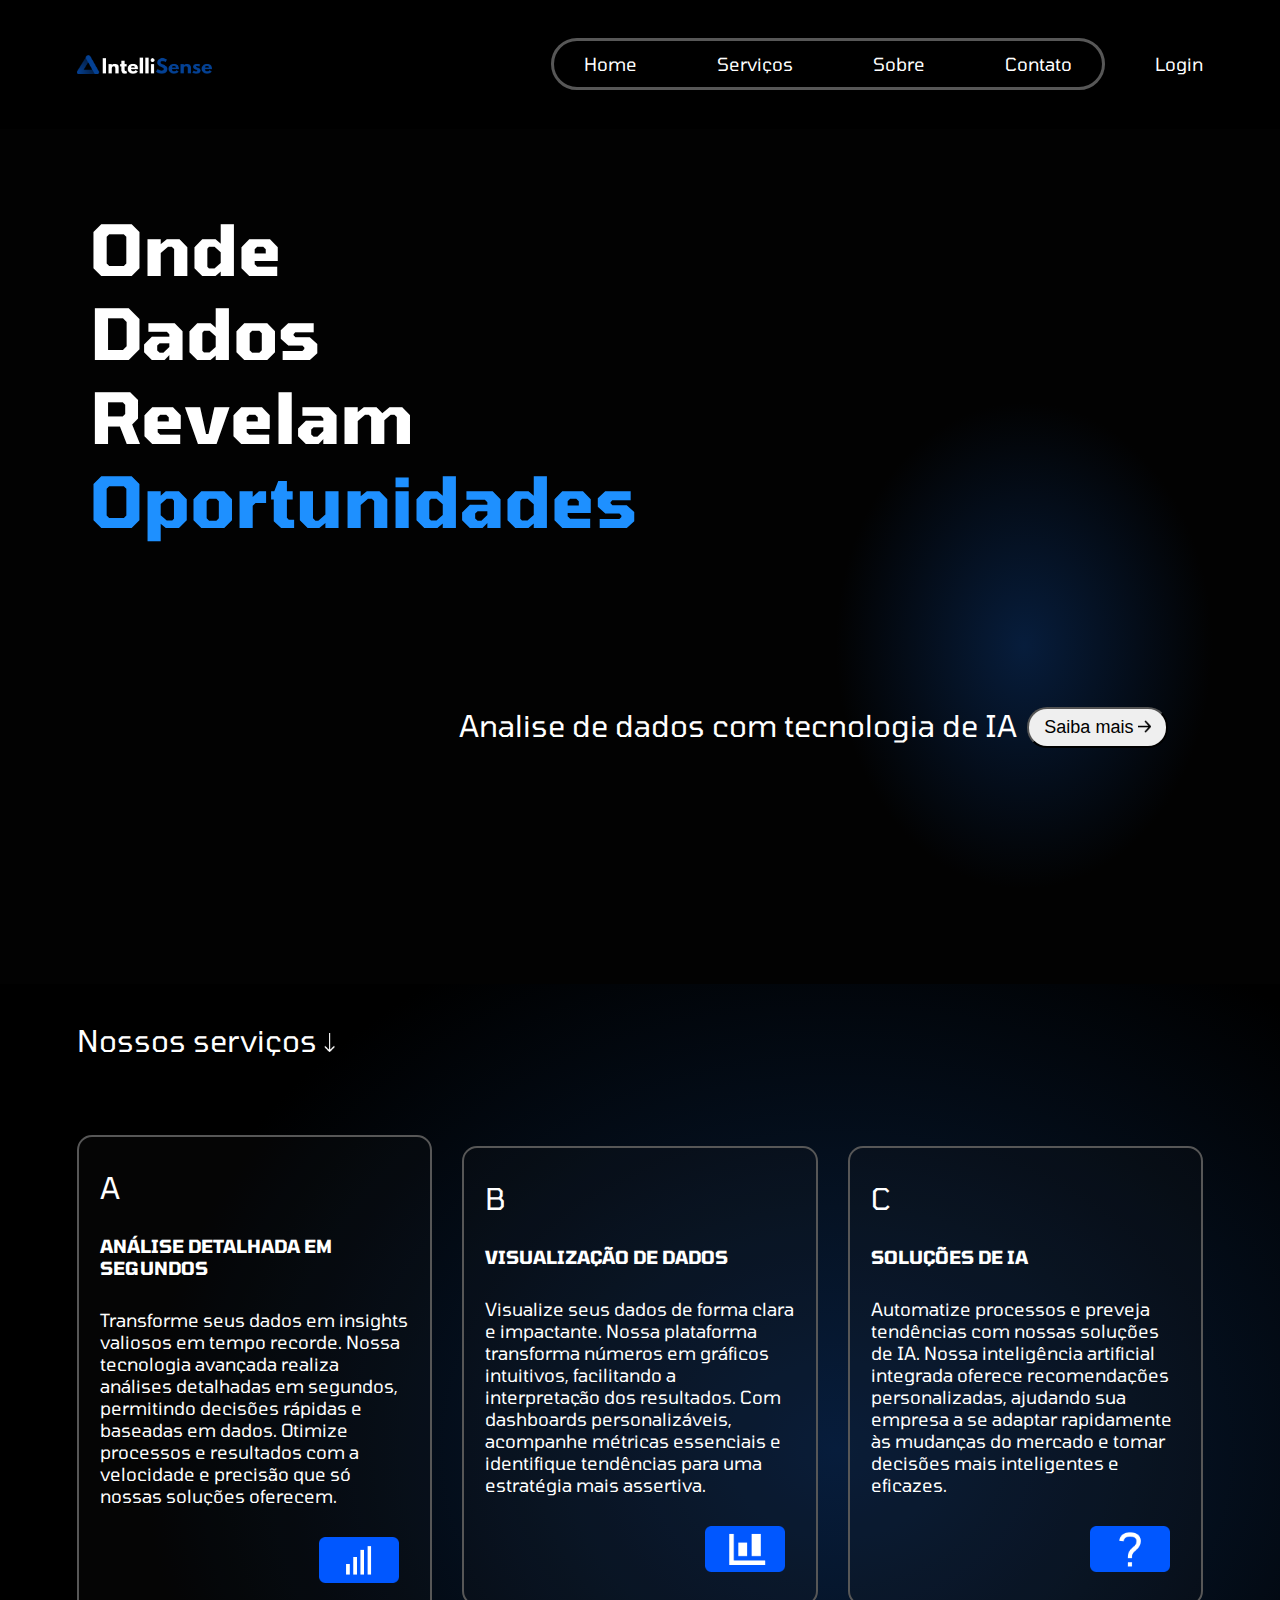
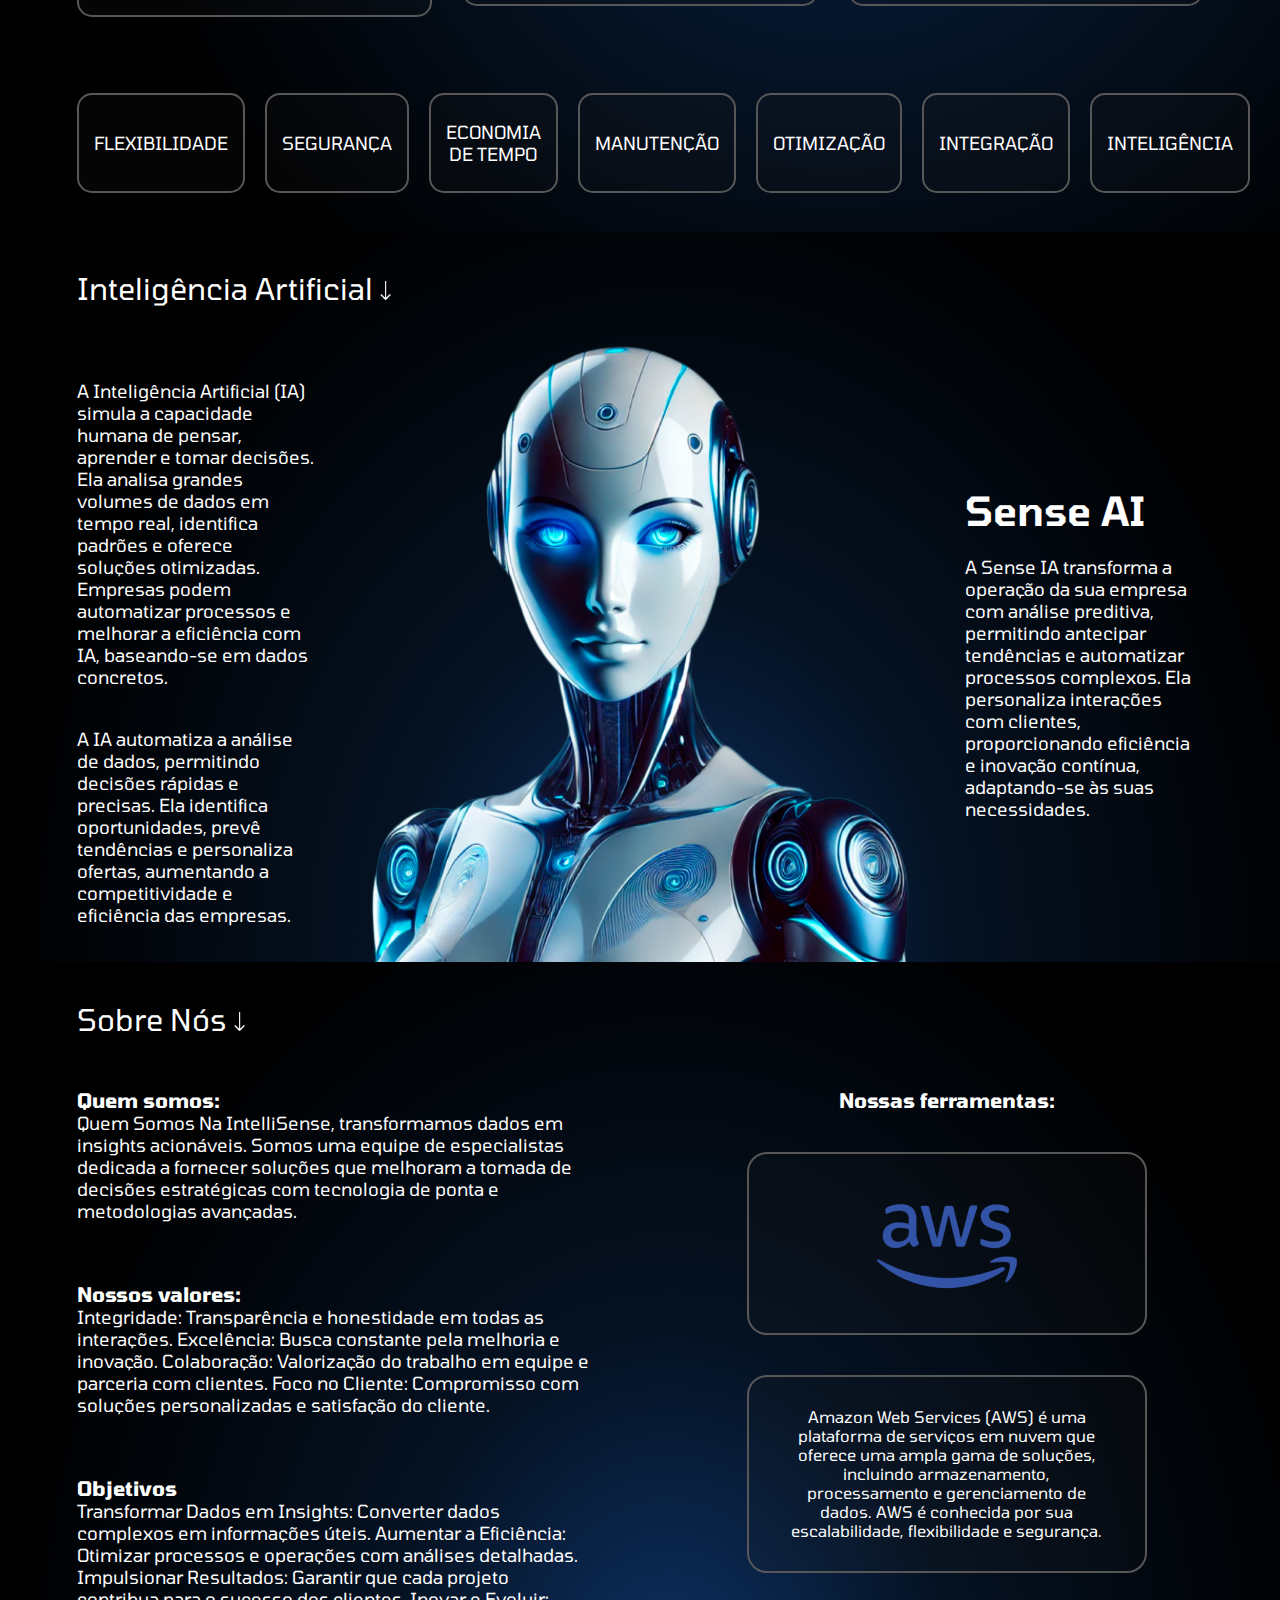
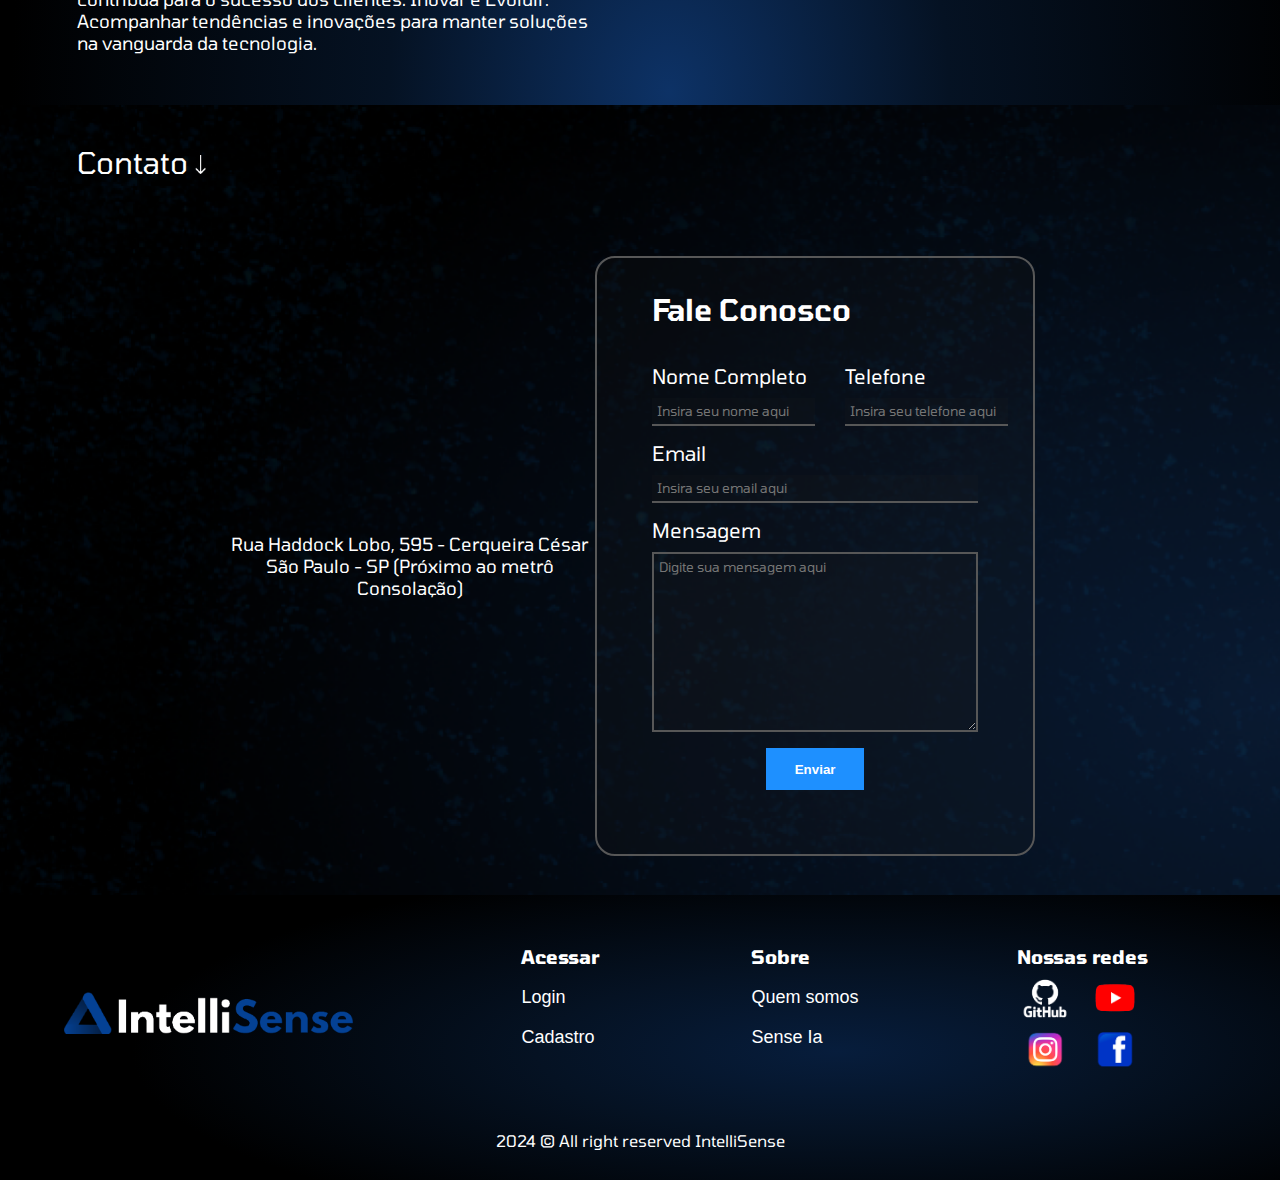
==== commit 084cf7a9: "front do site institucional finalizado e intagrado com login e cadastro" ====
--- a/public/index.html
+++ b/public/index.html
@@ -21,7 +21,7 @@
                 <a href="#sobre">Sobre</a>
                 <a href="#contato">Contato</a>
             </div>
-            <a class="btn_login" href="#login">Login</a>
+            <a class="btn_login" href="views/login.html">Login</a>
         </nav>
     </header>
     <main>
@@ -229,9 +229,9 @@
                     <span>
                         <h3>Acessar</h3>
                         <br>
-                        <a href="./login_cadastro/login.html" class="button_rodape">Login</a>
-                        <br>
-                        <a href="./login_cadastro/cadastro.html" class="button_rodape">Cadastro</a>
+                        <a href="views/login.html" class="button_rodape">Login</a>
+                        <br>
+                        <a href="views/cadastro.html" class="button_rodape">Cadastro</a>
                         <br>
                     </span>
                 </div>
@@ -251,7 +251,7 @@
                     <span>
                         <h3>Nossas redes</h3>
                         <div class="redes">
-                            <img src="assets/github.png">
+                            <img src="assets/github.png" onclick="irGit()">
                             <img src="assets/youtube.png">
                             <img src="assets/instagram.png">
                             <img src="assets/facebook.png">
--- a/public/css/styleindex.css
+++ b/public/css/styleindex.css
@@ -100,7 +100,6 @@
 }
 
 #servicos {
-    padding-top: 5%;
     background: var(--gradiente2);
     display: flex;
     justify-content: center;
@@ -179,7 +178,7 @@
 }
 
 .conteudo_inteligencia img{
-    width: 600px;
+    width: 650px;
     justify-content: flex-end;
     padding: 0 5%;
 }
@@ -416,6 +415,7 @@
 
 .redes img{
     width: 70px;
+    cursor: pointer;
 }
 
 footer .direito {
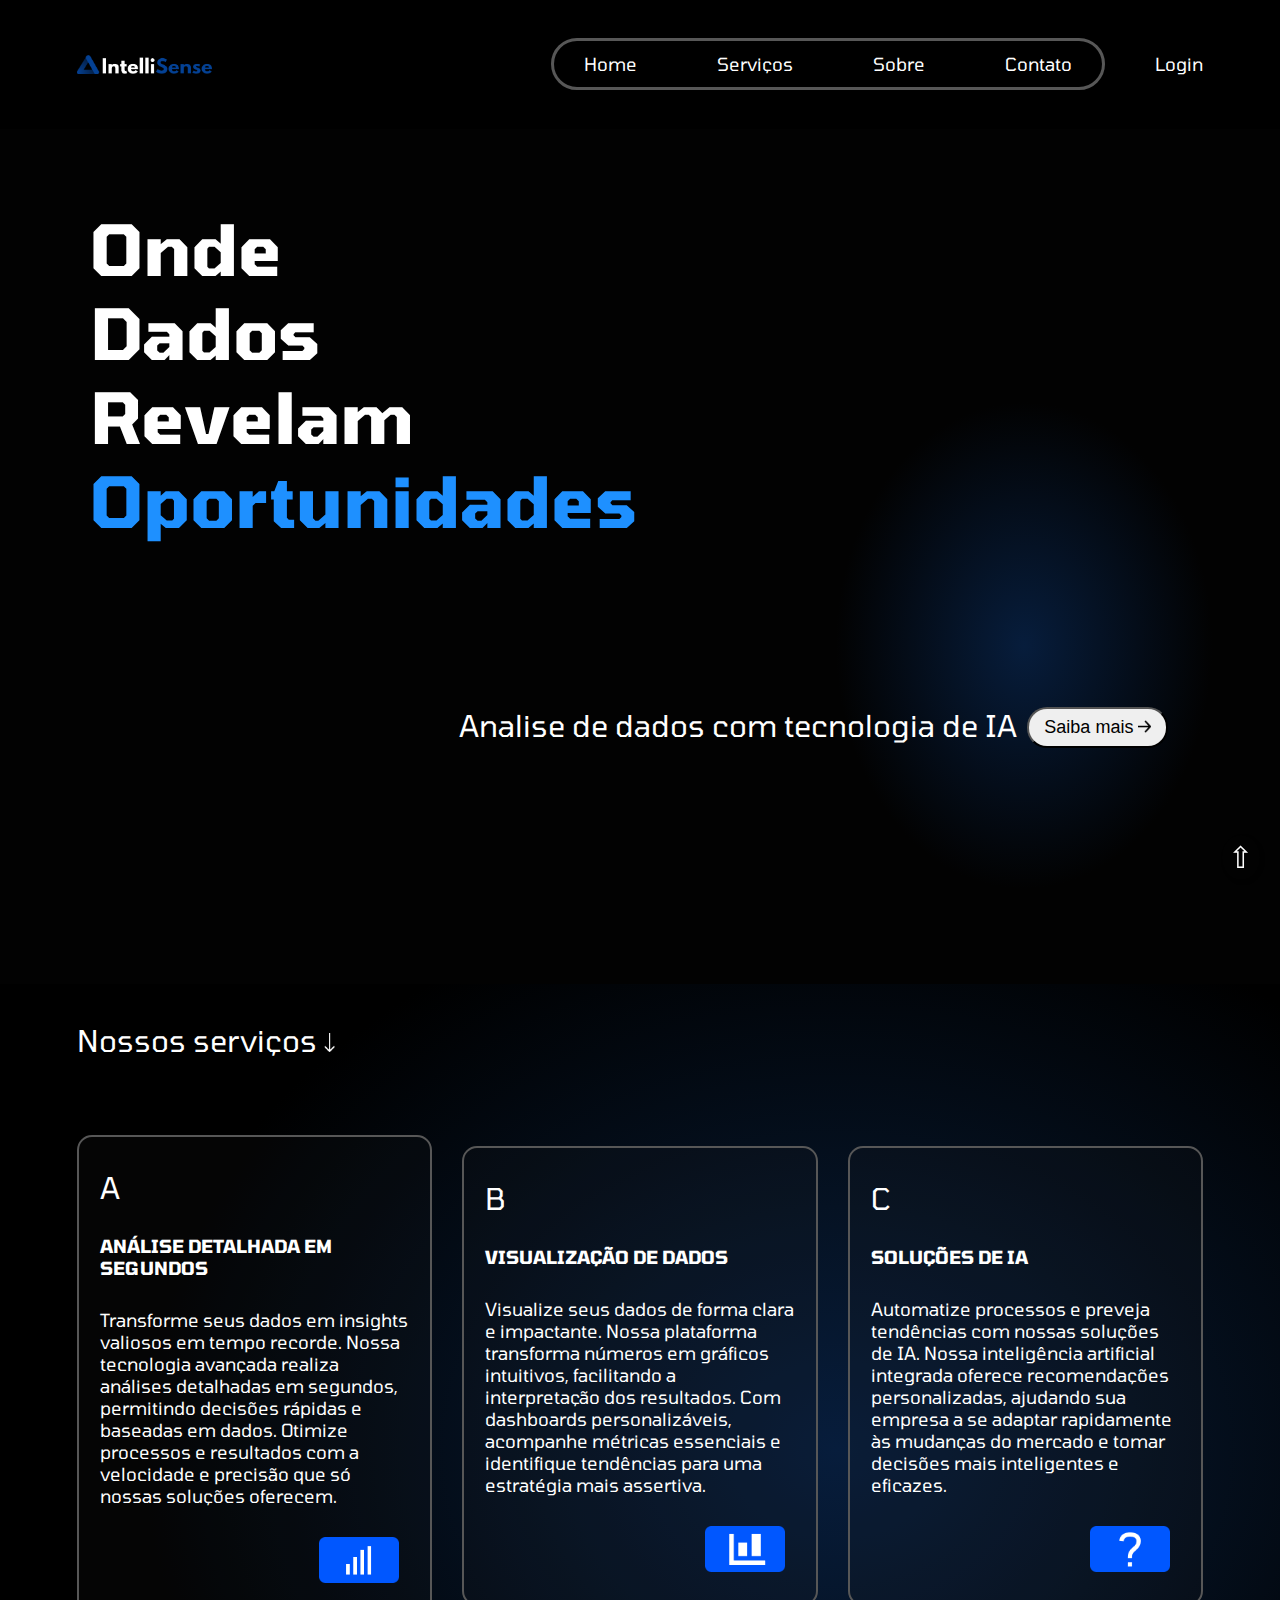
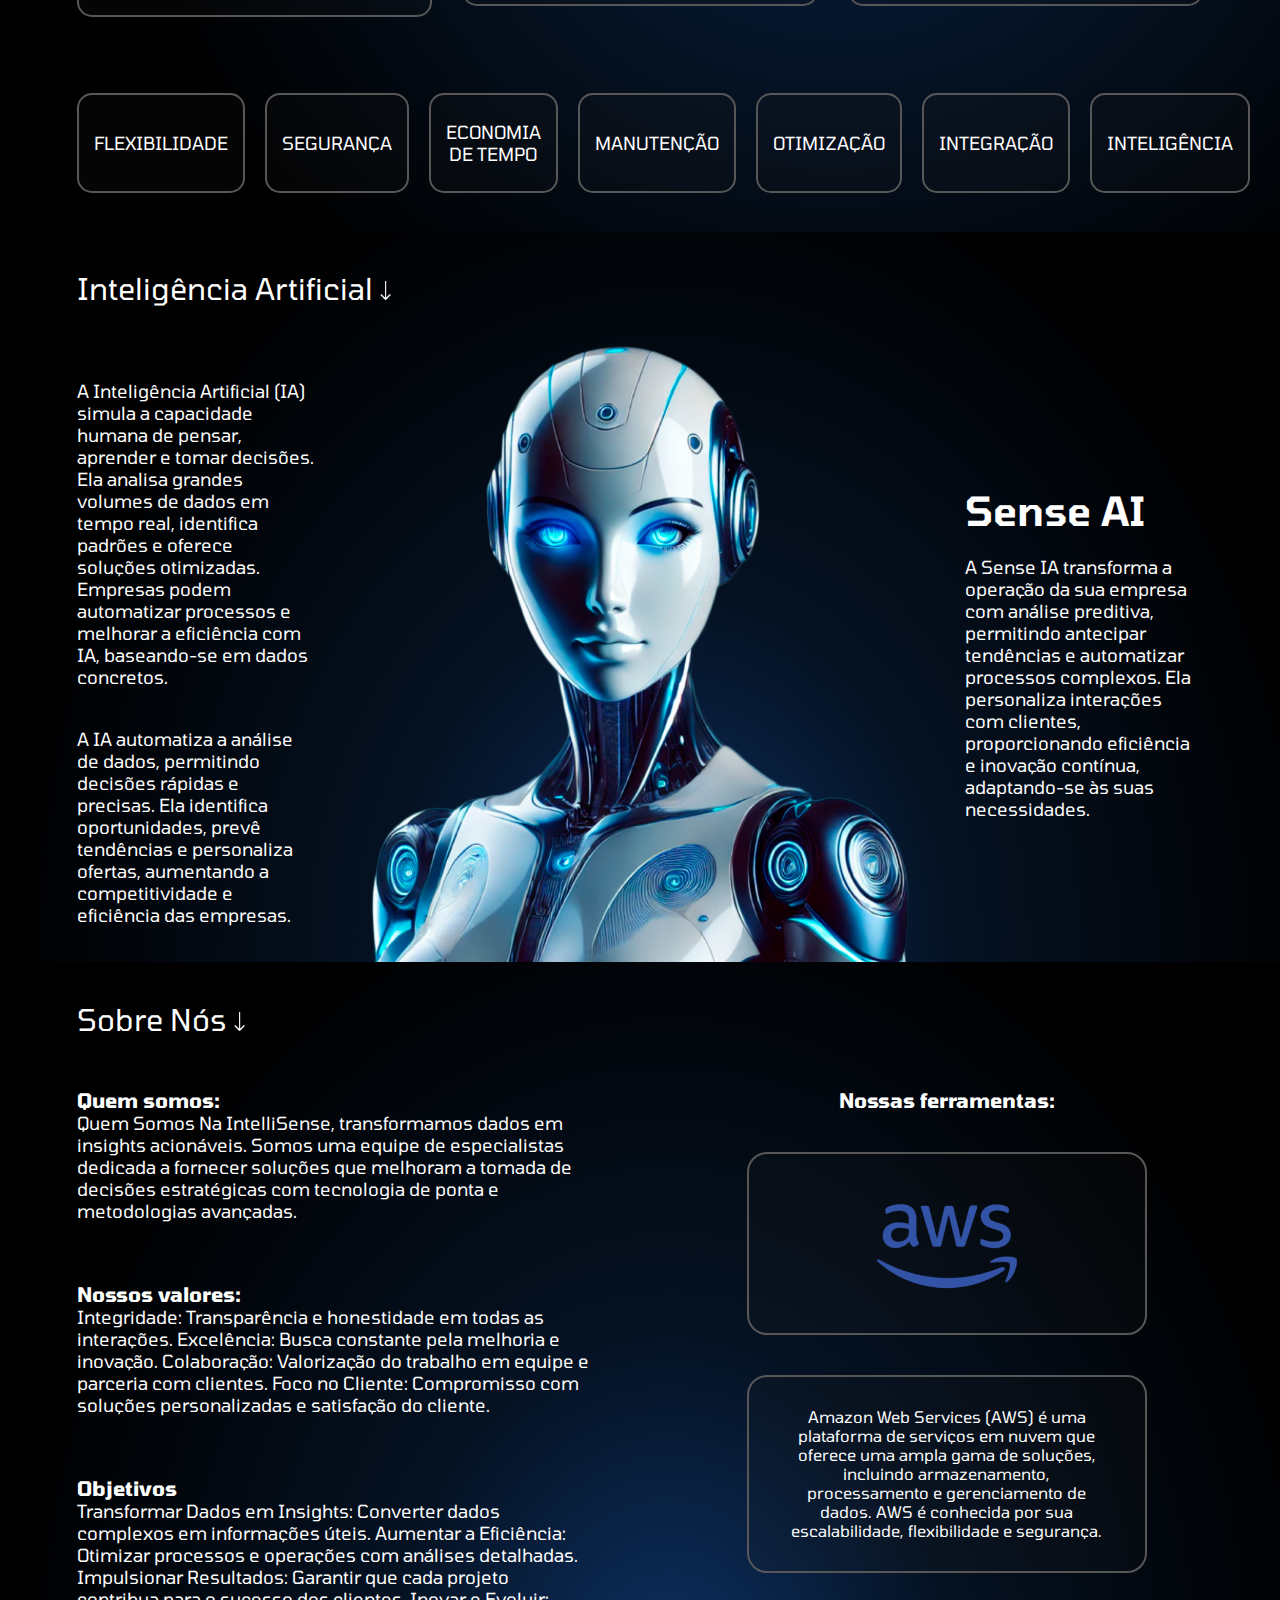
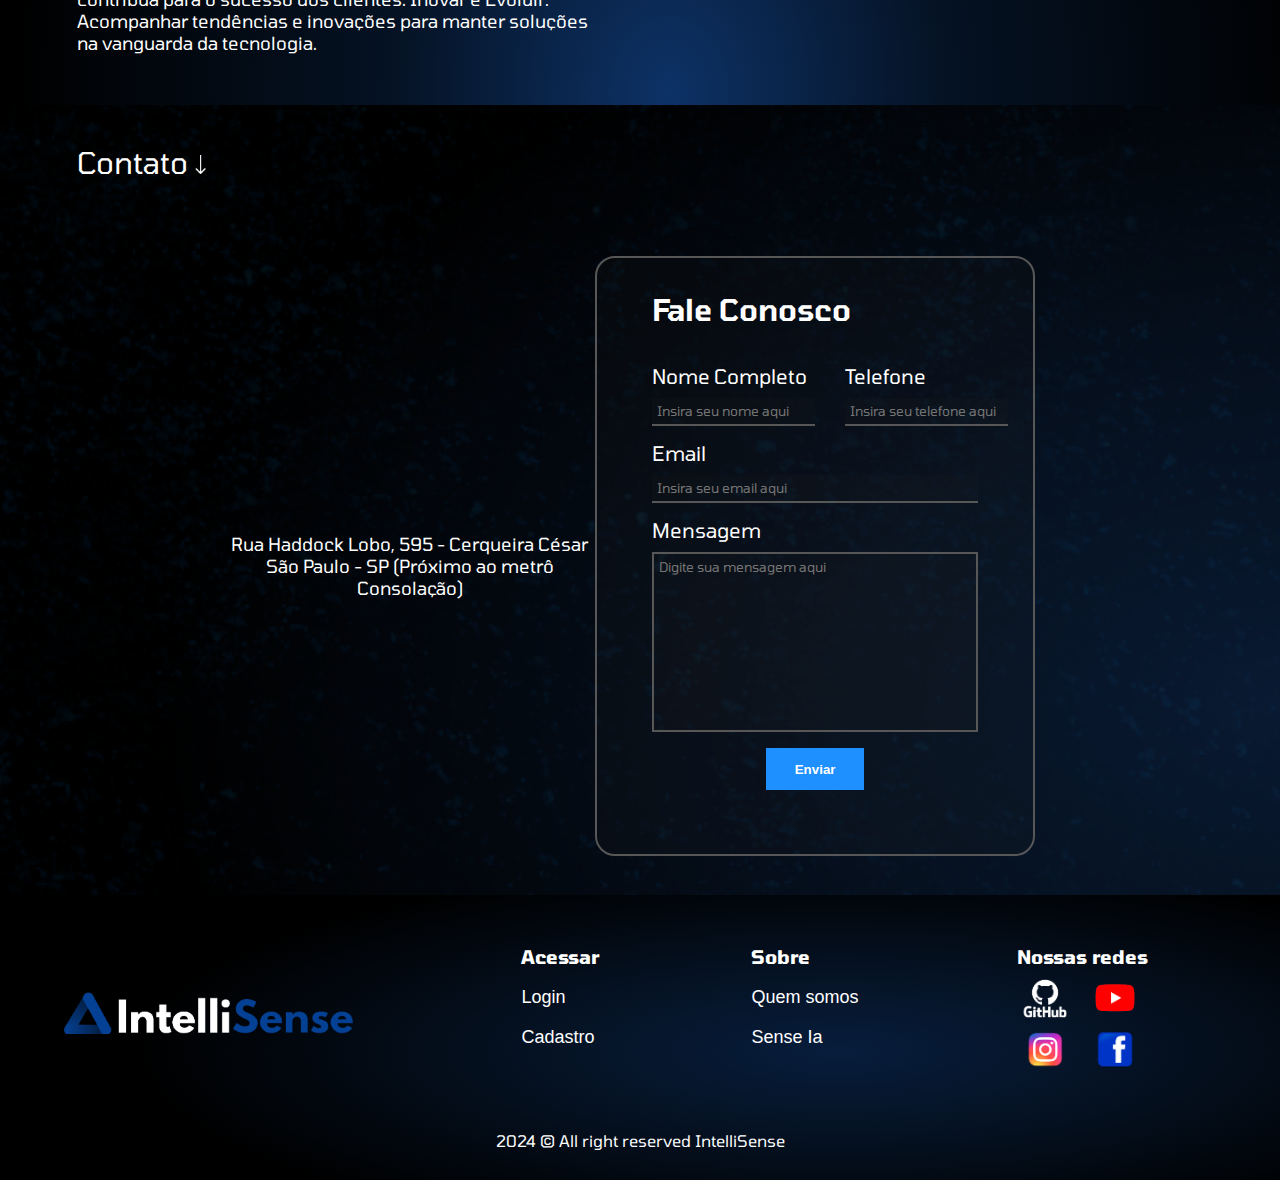
==== commit 413a14bf: "adicionando modificações no css" ====
--- a/public/index.html
+++ b/public/index.html
@@ -13,7 +13,7 @@
 
 <body>
     <header>
-        <img class="logo1" src="assets/logo.png" alt="Logo">
+        <img class="logo1" src="assets/logo.png" alt="Logo" id="logo">
         <nav>
             <div class="menus">
                 <a href="#home">Home</a>
@@ -220,6 +220,9 @@
                 </div>
             </div>
         </div>
+        <a href="#logo">
+            <button id="botao_topo" title="Voltar ao topo">&#8679;</button>
+          </a>
     </main>
     <footer>
         <div class="rodape_conteudo">
--- a/public/css/styleindex.css
+++ b/public/css/styleindex.css
@@ -1,8 +1,12 @@
+html{
+    scroll-behavior: smooth;
+}
 body {
     font-family: 'Tomorrow', sans-serif;
     color: #fff;
 }
 
+
 header {
     display: flex;
     align-items: center;
@@ -26,6 +30,23 @@
 header nav a{
     color: #fff;
 }
+a:hover{
+    text-decoration: underline;
+    
+}
+body::-webkit-scrollbar {
+    width: 10px;   
+    }
+  
+  body::-webkit-scrollbar-track {
+    background: #000000;       
+  }
+  
+  body::-webkit-scrollbar-thumb {
+    background-color: #575757;    
+    border-radius: 20px 20px 20px 20px;       
+    border: none;
+  }
 
 .menus {
     display: flex;
@@ -78,6 +99,9 @@
     padding: 8px 15px;
     cursor: pointer;
 }
+.btn:hover{
+    text-decoration: underline;
+}
 
 .btn img{
     width: 13px;
@@ -150,6 +174,9 @@
     align-items: center;
     
 }
+.categoria:hover{
+    background-color: #575757;
+}
 
 .categoria{
     display: flex;
@@ -335,6 +362,11 @@
     border-bottom: 2px solid #575757;
     font-family: "Tomorrow";
     padding: 5px;
+    color: white;
+}
+textarea{
+    resize: none;
+    color: white;
 }
     
 .nome_input, .telefone_input{
@@ -353,7 +385,27 @@
     font-weight: bolder;
     border: none;
     color: #fff;
-}
+    cursor: pointer;
+}
+#botao_topo {
+    display: flex;
+    align-items: center;
+    justify-content: center;
+    position: fixed;
+    bottom: 20px;
+    right: 20px;
+    width: 3vw;
+    height: 5vh;
+    font-size: 30px;
+    border: none;
+    outline: none;
+    background: var(--gradiente);
+    color: white;
+    cursor: pointer;
+    padding: 15px;
+    border-radius: 100%;
+    box-shadow: 2px 2px 2px 2px rgba(0, 0, 0, 0.07);
+  }
 
 footer{
     background: var(--gradiente2);
@@ -381,6 +433,9 @@
 .button_rodape {
     color: white;
     text-align: center;
+}
+.button_rodape:hover{
+    text-decoration: underline;
 }
 
 .coluna1 a {
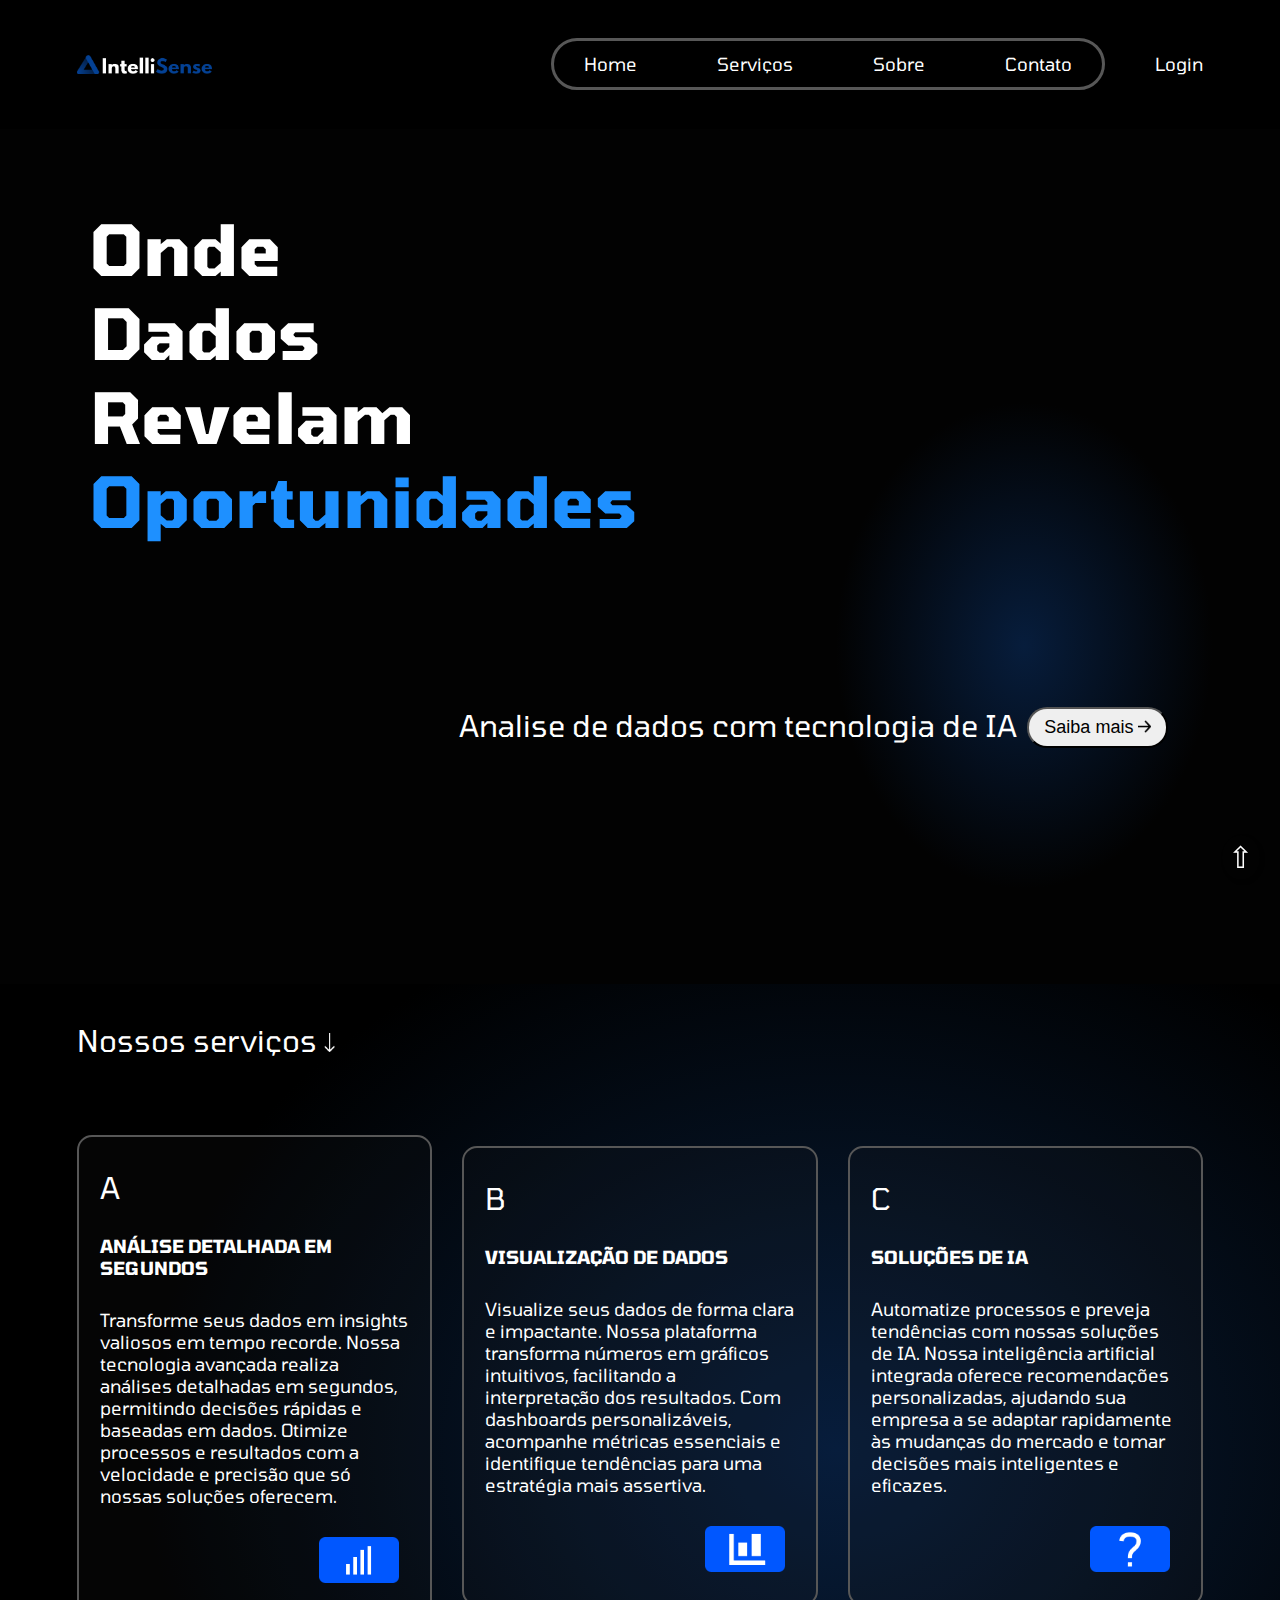
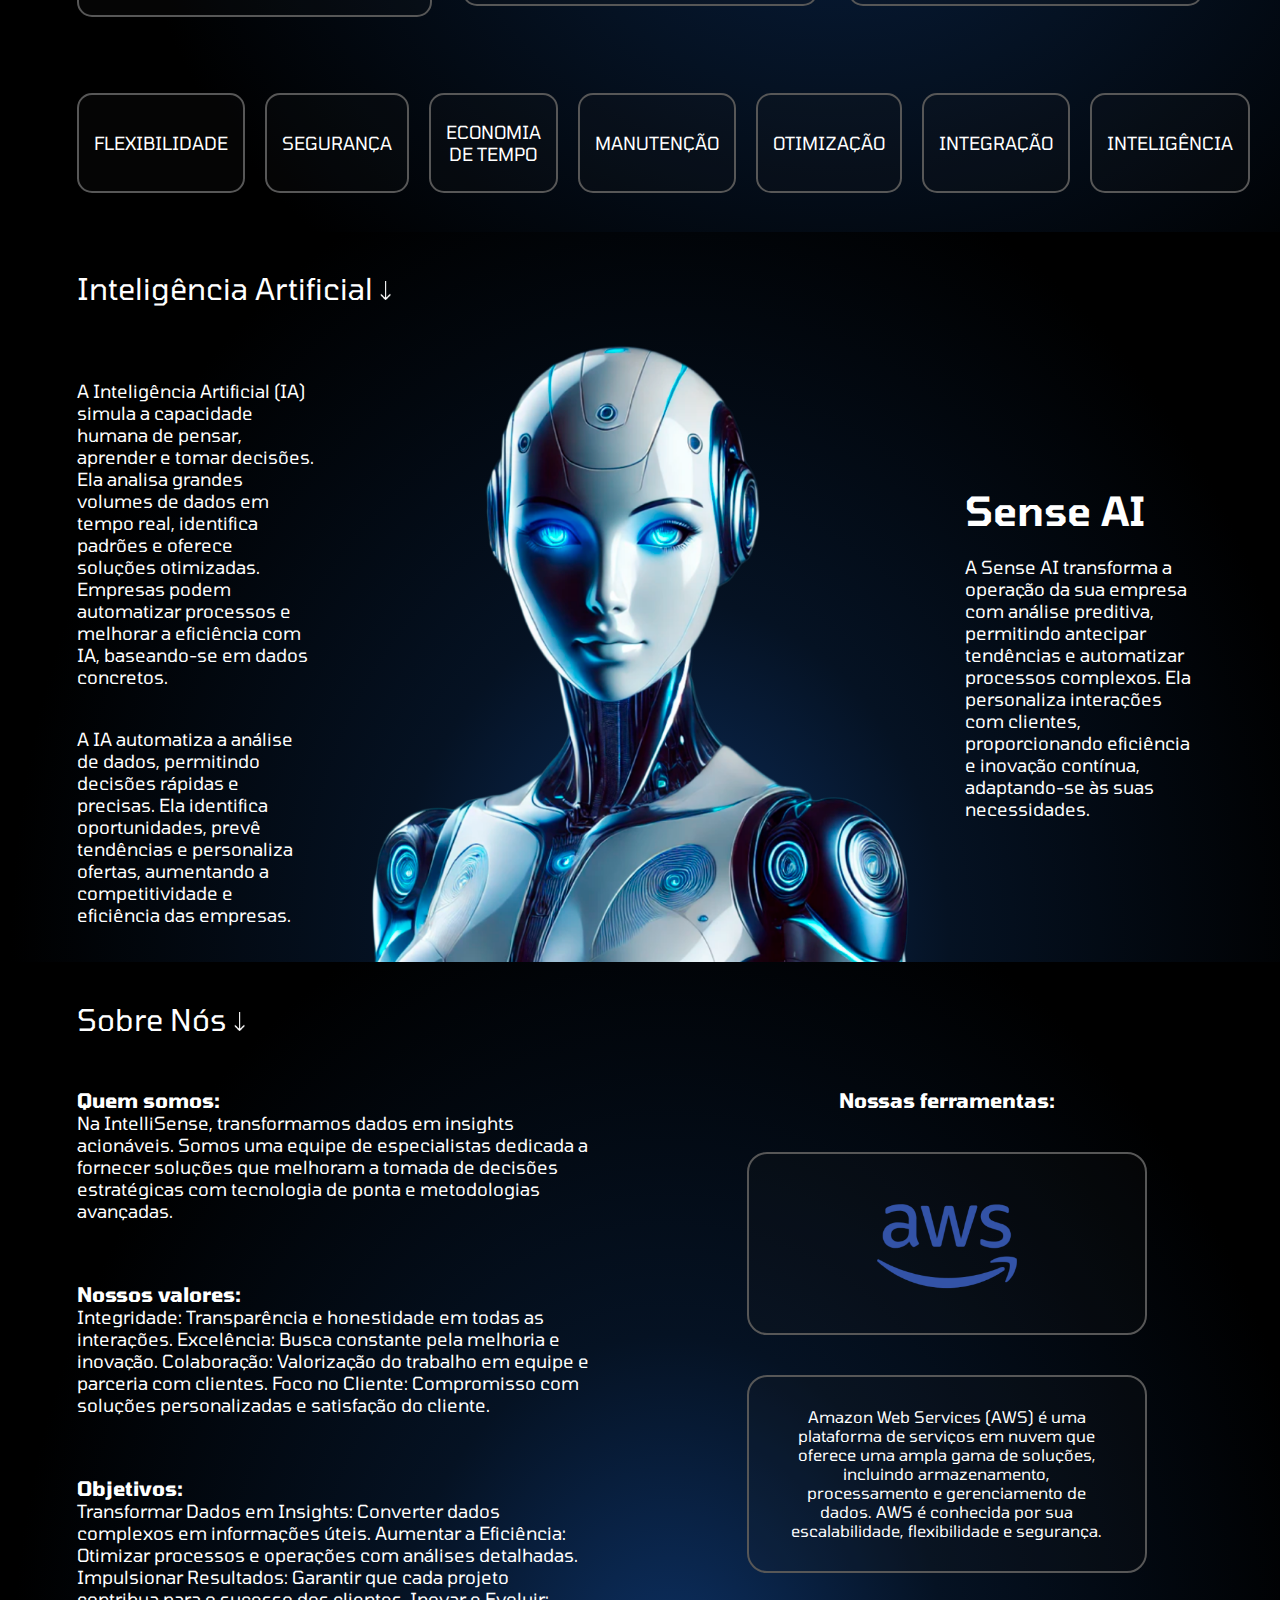
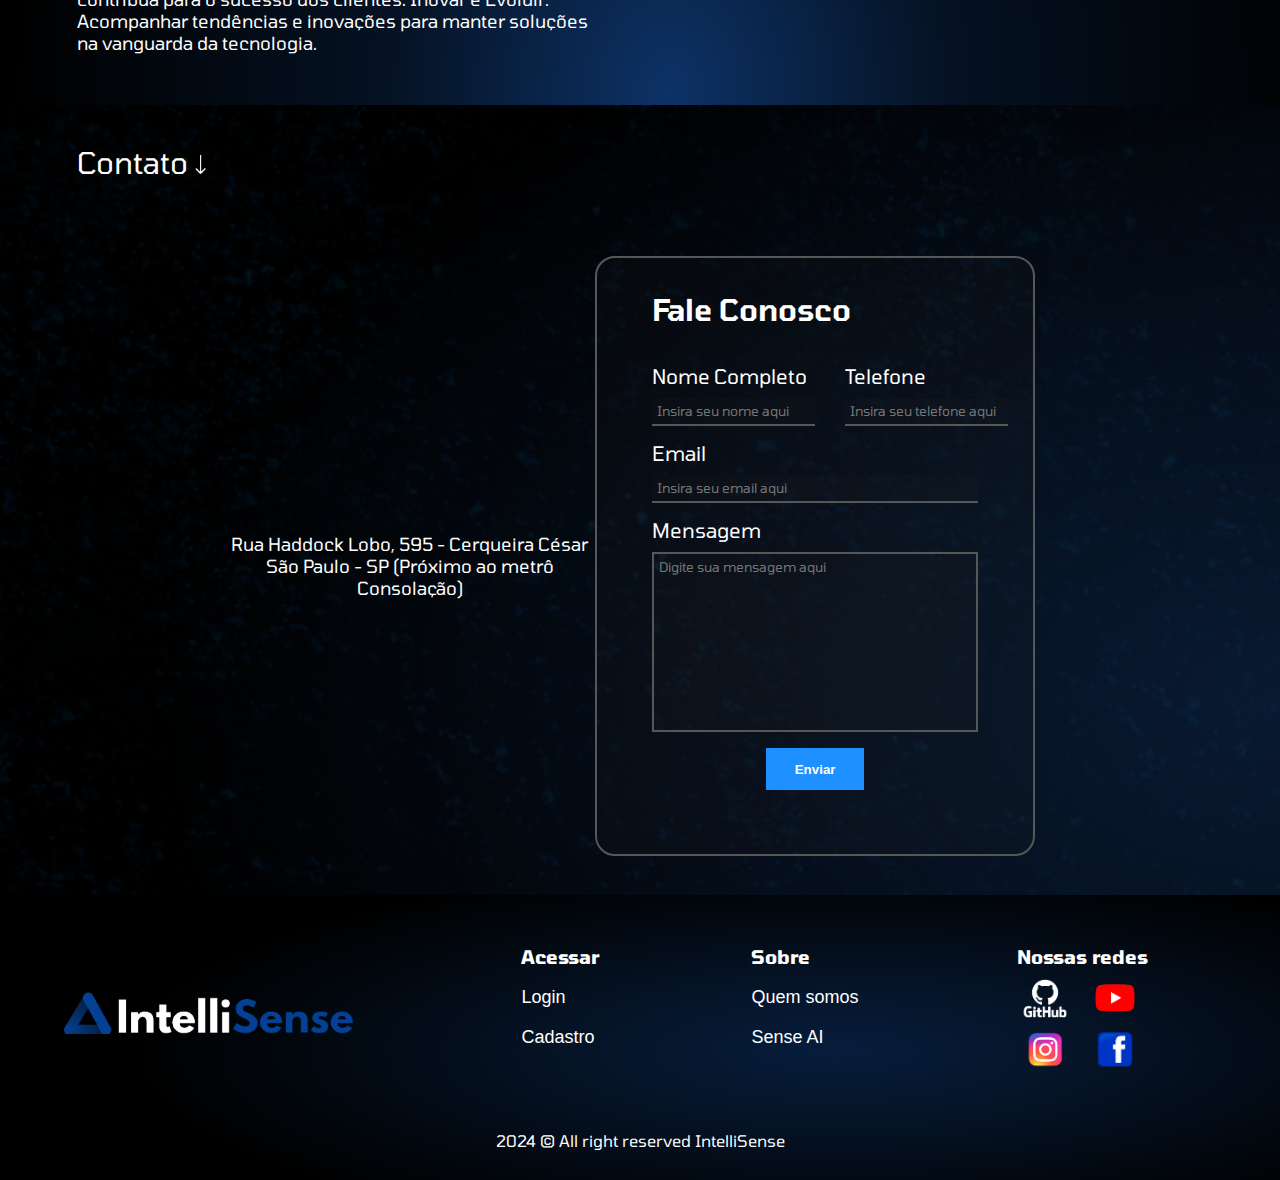
==== commit 9b8b0c63: "fazendo alterações nos textos e adicionando css nos botoes" ====
--- a/public/index.html
+++ b/public/index.html
@@ -107,7 +107,7 @@
                 <img src="assets/imagem_ia.png" alt="imagem de um robô - gerado por ia">
                 <div class="inteligencia_direito">
                     <h3>Sense AI</h3><br>
-                    <p>A Sense IA transforma a operação da sua empresa com análise preditiva, permitindo antecipar
+                    <p>A Sense AI transforma a operação da sua empresa com análise preditiva, permitindo antecipar
                         tendências e automatizar processos complexos. Ela personaliza interações com clientes,
                         proporcionando eficiência e inovação contínua, adaptando-se às suas necessidades.</p>
                 </div>
@@ -119,7 +119,7 @@
                 <div class="sobre_esquerdo">
                     <div>
                         <h3>Quem somos:</h3>
-                        <p>Quem Somos Na IntelliSense, transformamos dados em insights acionáveis. Somos uma equipe de
+                        <p>Na IntelliSense, transformamos dados em insights acionáveis. Somos uma equipe de
                             especialistas dedicada a fornecer soluções que melhoram a tomada de decisões estratégicas
                             com tecnologia de ponta e metodologias avançadas.</p>
                     </div>
@@ -131,7 +131,7 @@
                             Foco no Cliente: Compromisso com soluções personalizadas e satisfação do cliente.</p>
                     </div>
                     <div>
-                        <h3>Objetivos</h3>
+                        <h3>Objetivos:</h3>
                         <p>Transformar Dados em Insights: Converter dados complexos em informações úteis.
                             Aumentar a Eficiência: Otimizar processos e operações com análises detalhadas.
                             Impulsionar Resultados: Garantir que cada projeto contribua para o sucesso dos clientes.
@@ -245,7 +245,7 @@
                         <br>
                         <a href="#sobre" class="button_rodape">Quem somos</a>
                         <br>
-                        <a href="#inteligenciaArtificial" class="button_rodape">Sense Ia</a>
+                        <a href="#inteligenciaArtificial" class="button_rodape">Sense AI</a>
                         <br>
                     </span>
                 </div>
@@ -307,5 +307,5 @@
         document.getElementById('carrosel-decricao').innerText = carrosel[contador].decricao;
     }
 
-    setInterval(mudarcarrosel, 5000);
+    setInterval(mudarcarrosel, 4000);
 </script>--- a/public/css/styleindex.css
+++ b/public/css/styleindex.css
@@ -386,6 +386,9 @@
     border: none;
     color: #fff;
     cursor: pointer;
+}
+.btn_contato:hover{
+    background-color: #006dda;
 }
 #botao_topo {
     display: flex;
@@ -406,7 +409,10 @@
     border-radius: 100%;
     box-shadow: 2px 2px 2px 2px rgba(0, 0, 0, 0.07);
   }
-
+#botao_topo:hover{
+    background-color: #575757;
+    transition: 0.7s;
+}
 footer{
     background: var(--gradiente2);
 }
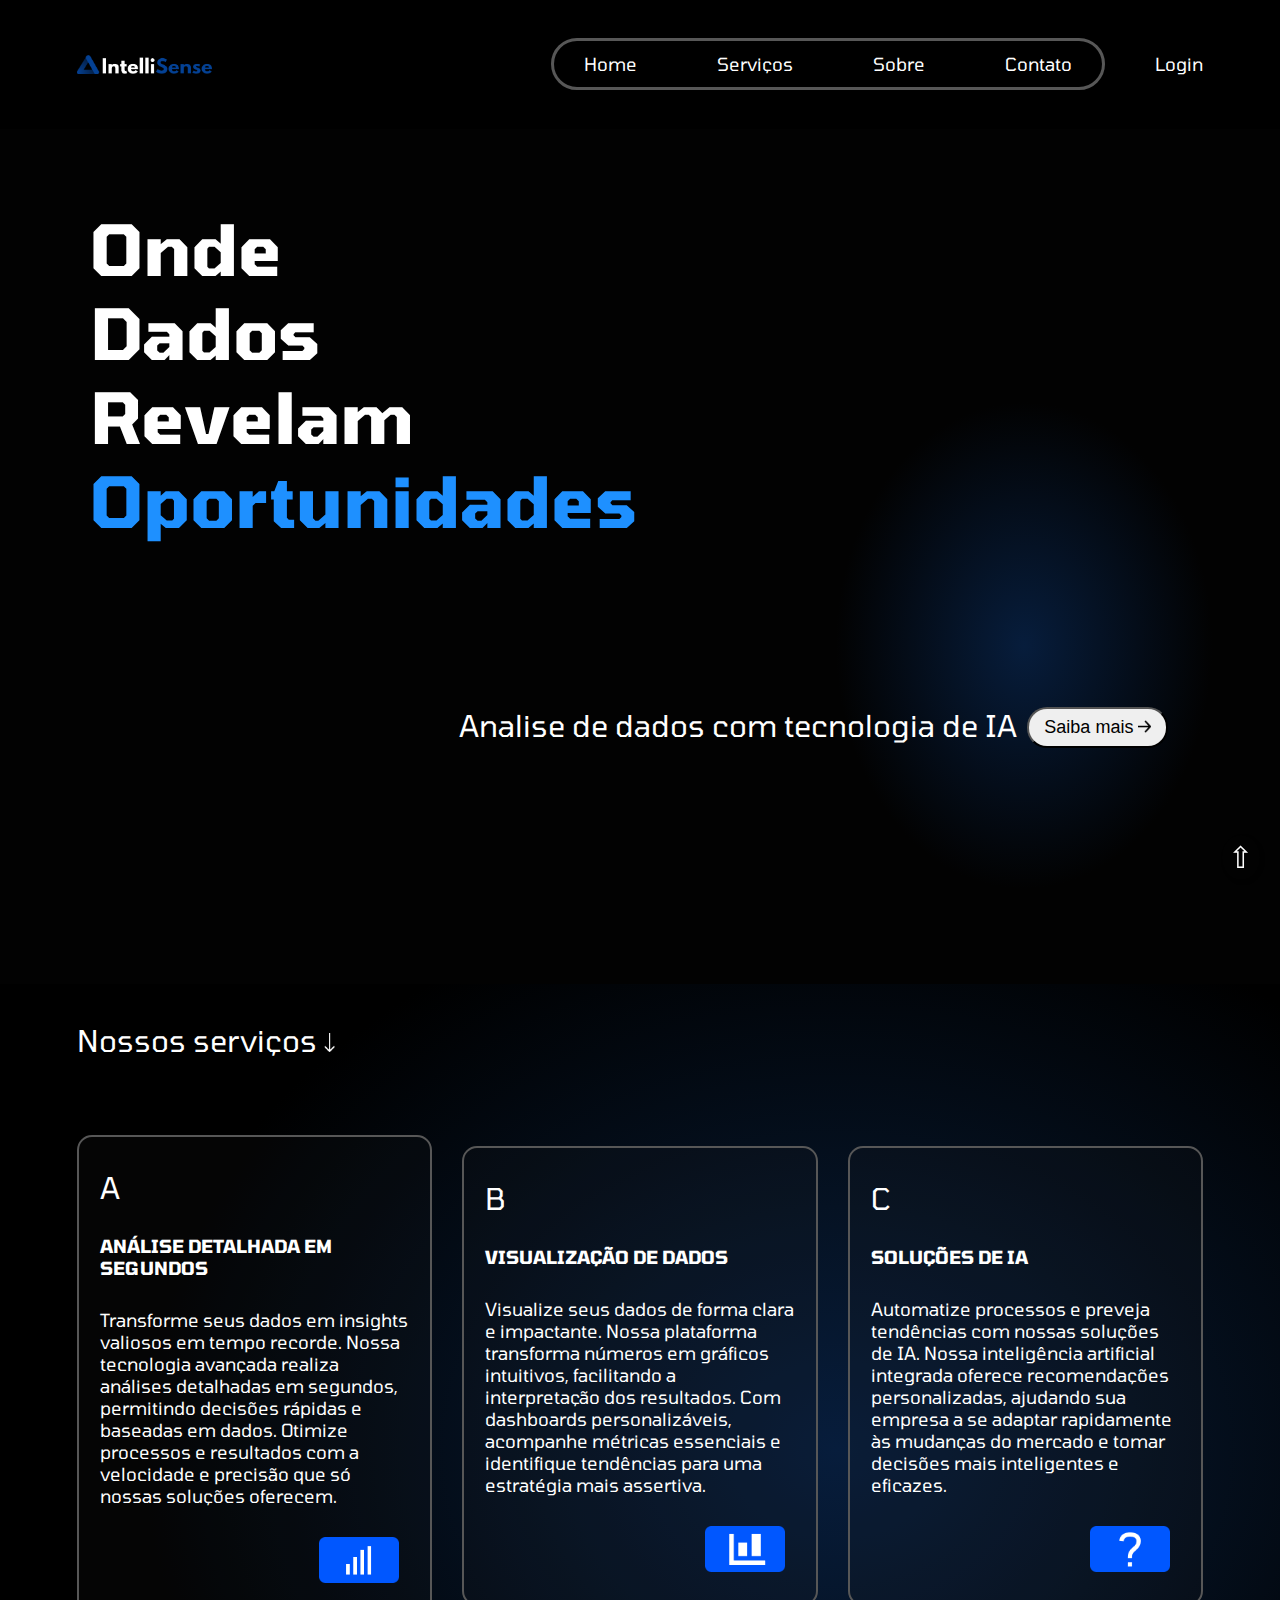
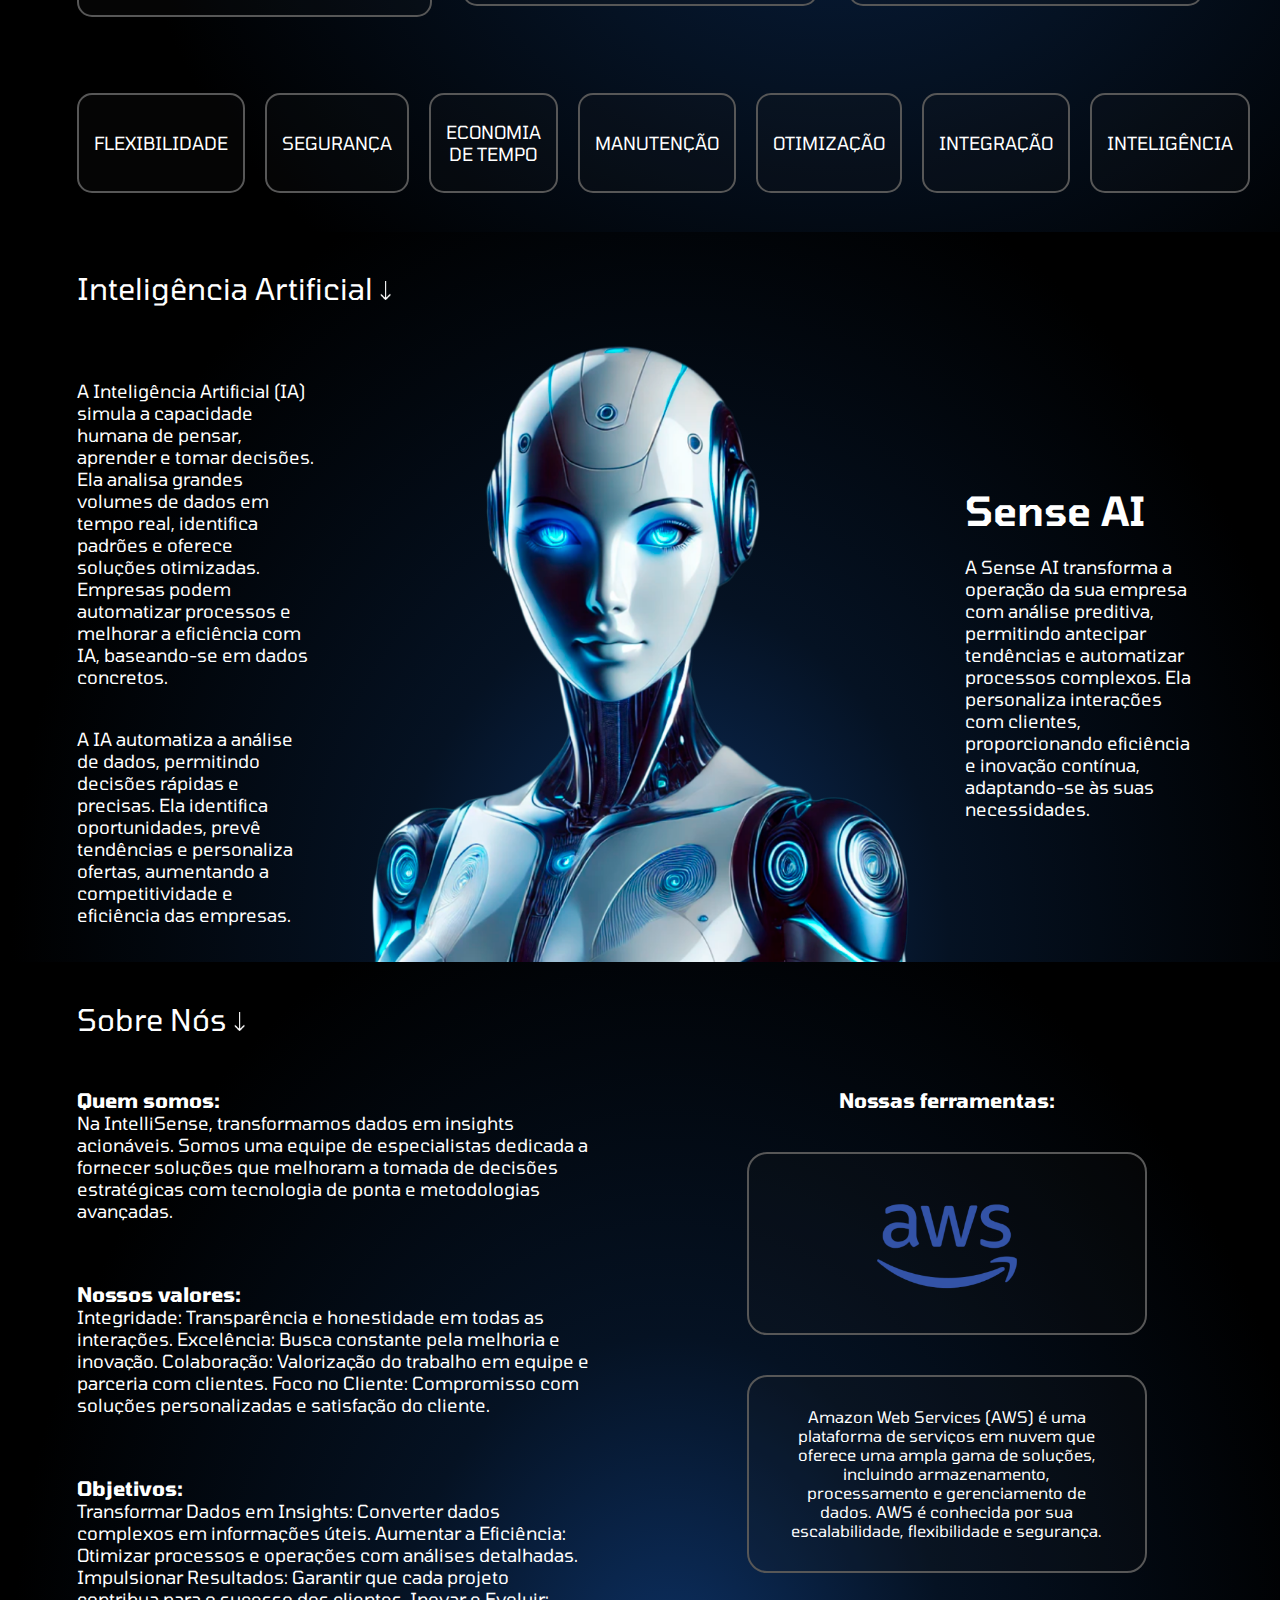
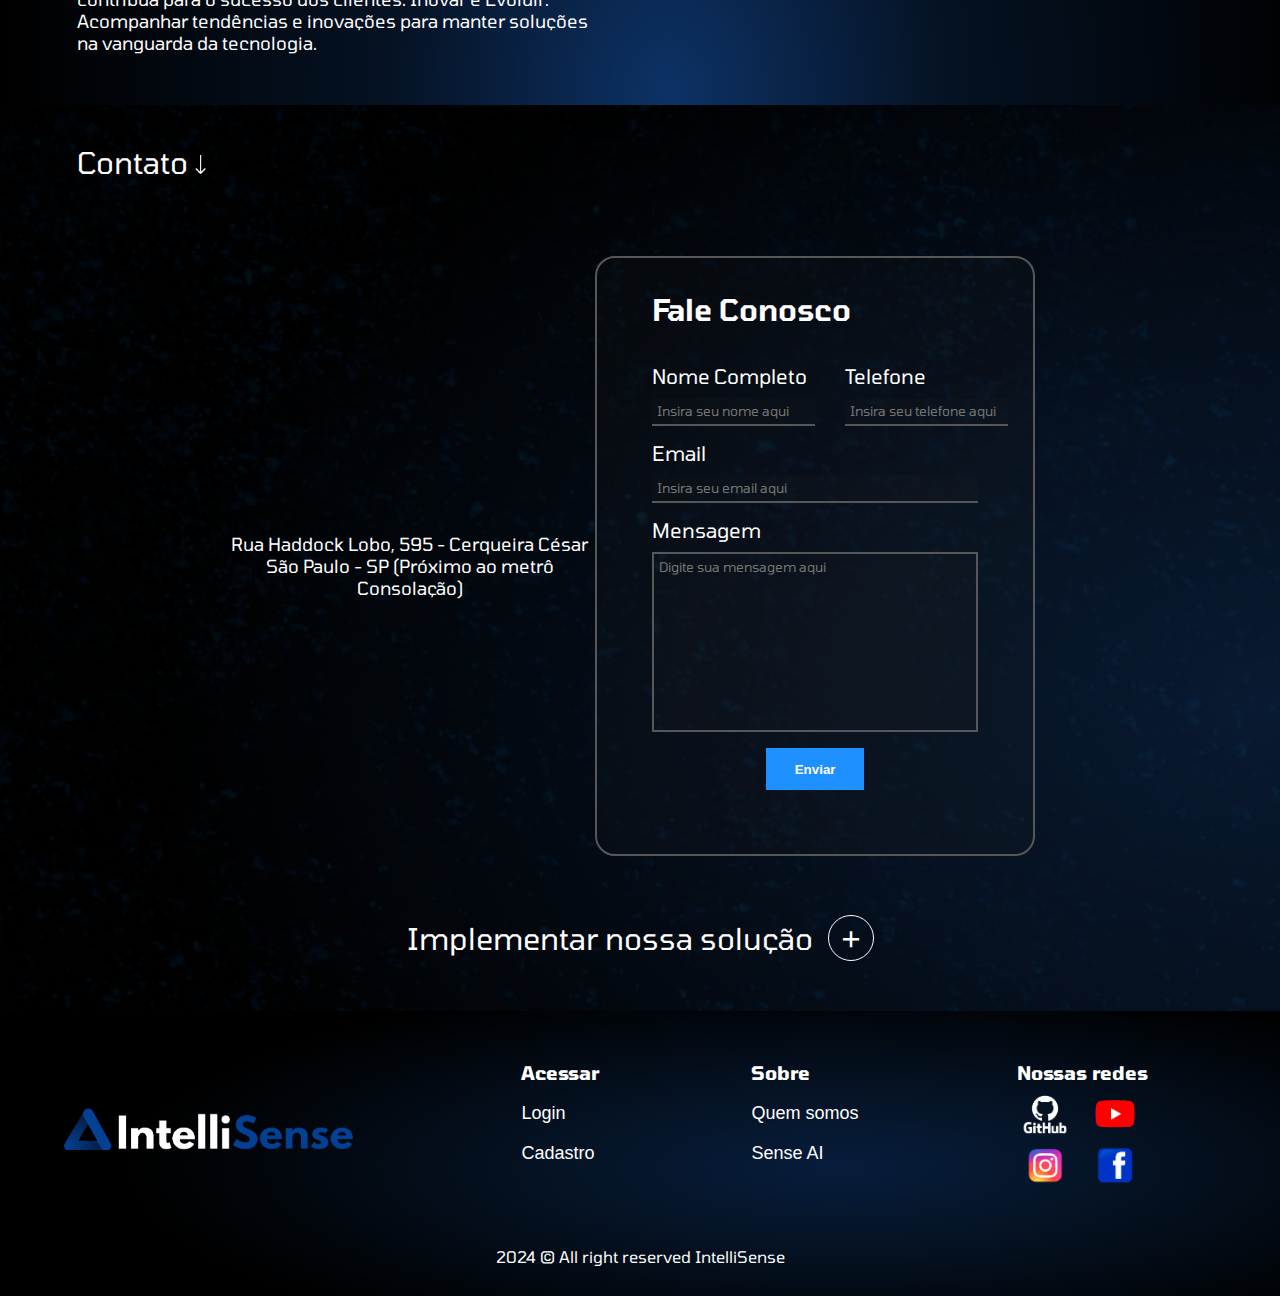
==== commit 81401cab: "Botão implementar e ajustando Botão de subir ao topo" ====
--- a/public/index.html
+++ b/public/index.html
@@ -219,8 +219,11 @@
                     <button class="btn_contato">Enviar</button>
                 </div>
             </div>
-        </div>
-        <a href="#logo">
+            <div class="implementar">
+                <a href="#">Implementar nossa solução</a> <span>+</span>
+            </div>
+        </div>
+        <a href="#">
             <button id="botao_topo" title="Voltar ao topo">&#8679;</button>
           </a>
     </main>
--- a/public/css/styleindex.css
+++ b/public/css/styleindex.css
@@ -390,6 +390,31 @@
 .btn_contato:hover{
     background-color: #006dda;
 }
+
+.implementar{
+    display: flex;
+    align-items: center;
+    justify-content: center;
+    padding: 20px;
+    padding-bottom: 50px;
+    gap: 15px;
+    font-size: 30px;
+}
+
+.implementar a{
+    text-decoration: none;
+    color: #fff;
+}
+
+.implementar span{
+    padding: 3px 12px;
+    border: 1px solid #fff;
+    border-radius: 30px;
+    display: flex;
+    align-items: center;
+    font-size: 32px;
+}
+
 #botao_topo {
     display: flex;
     align-items: center;
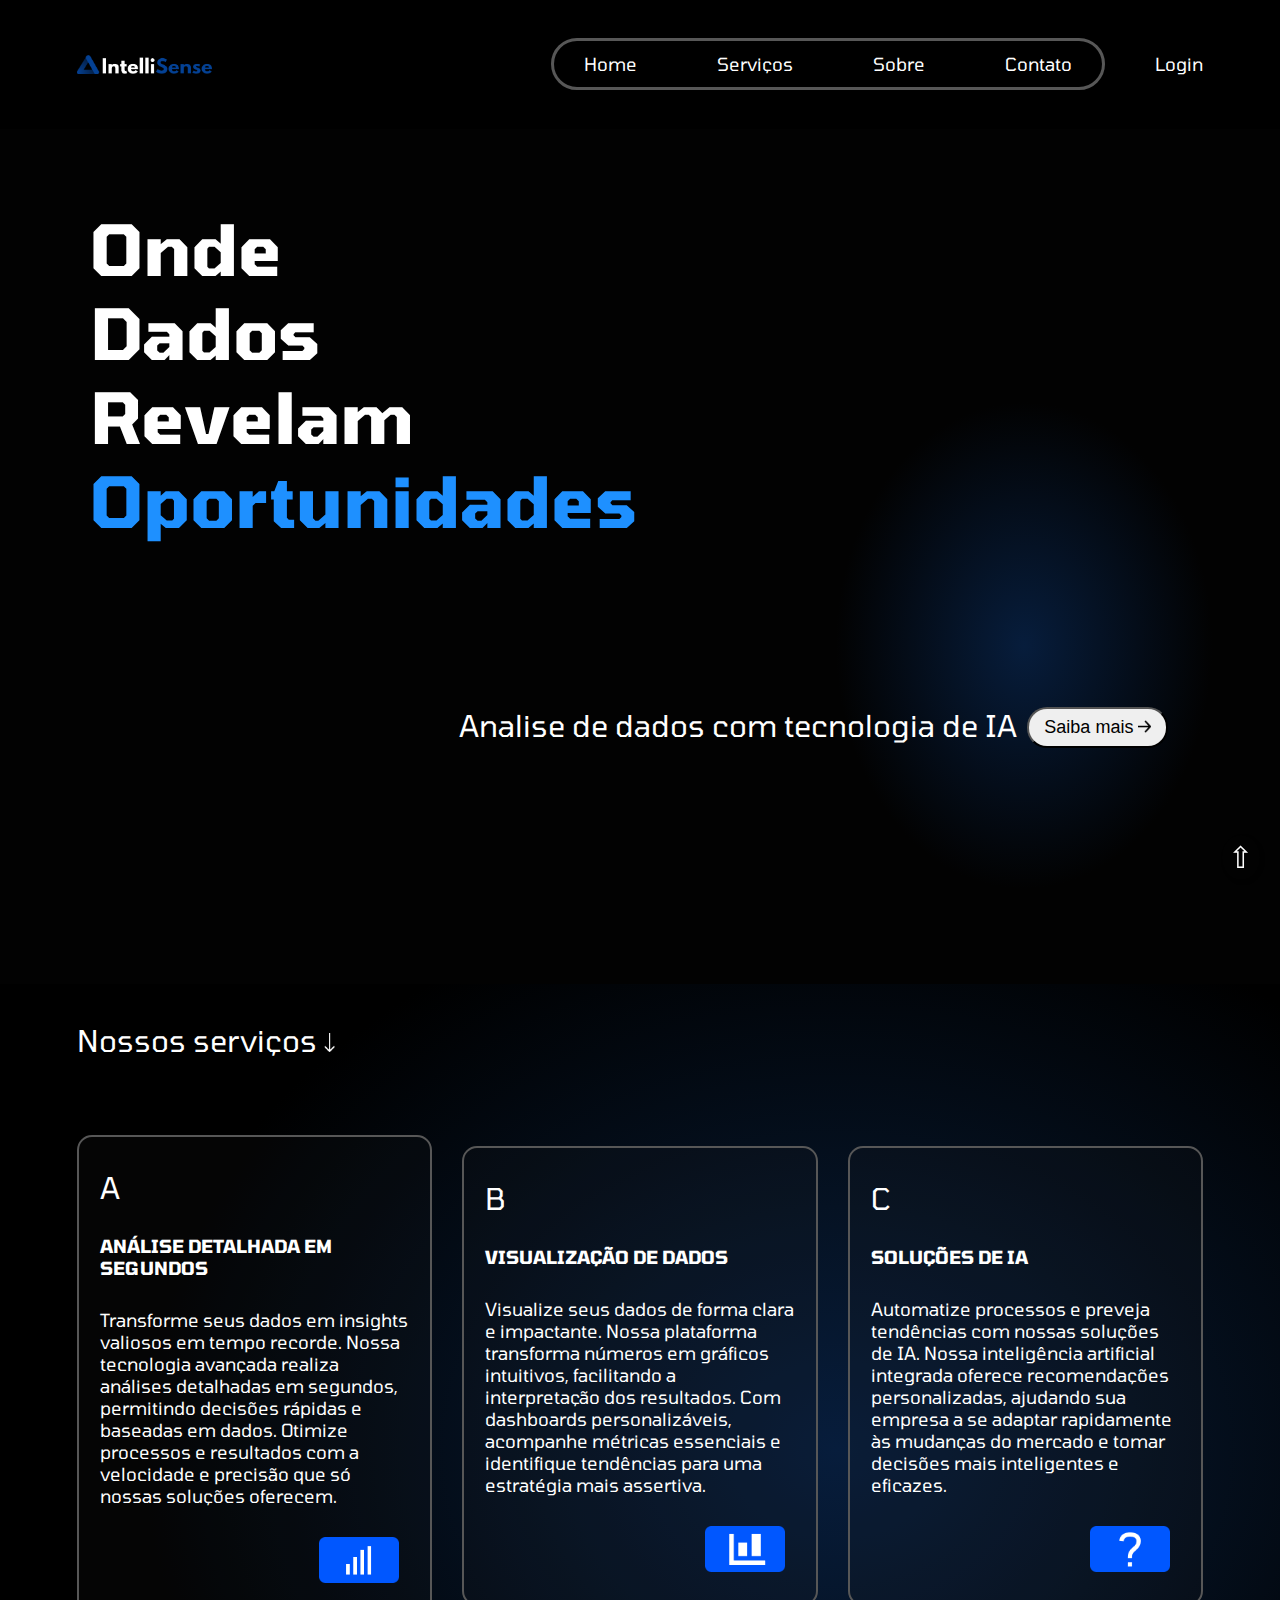
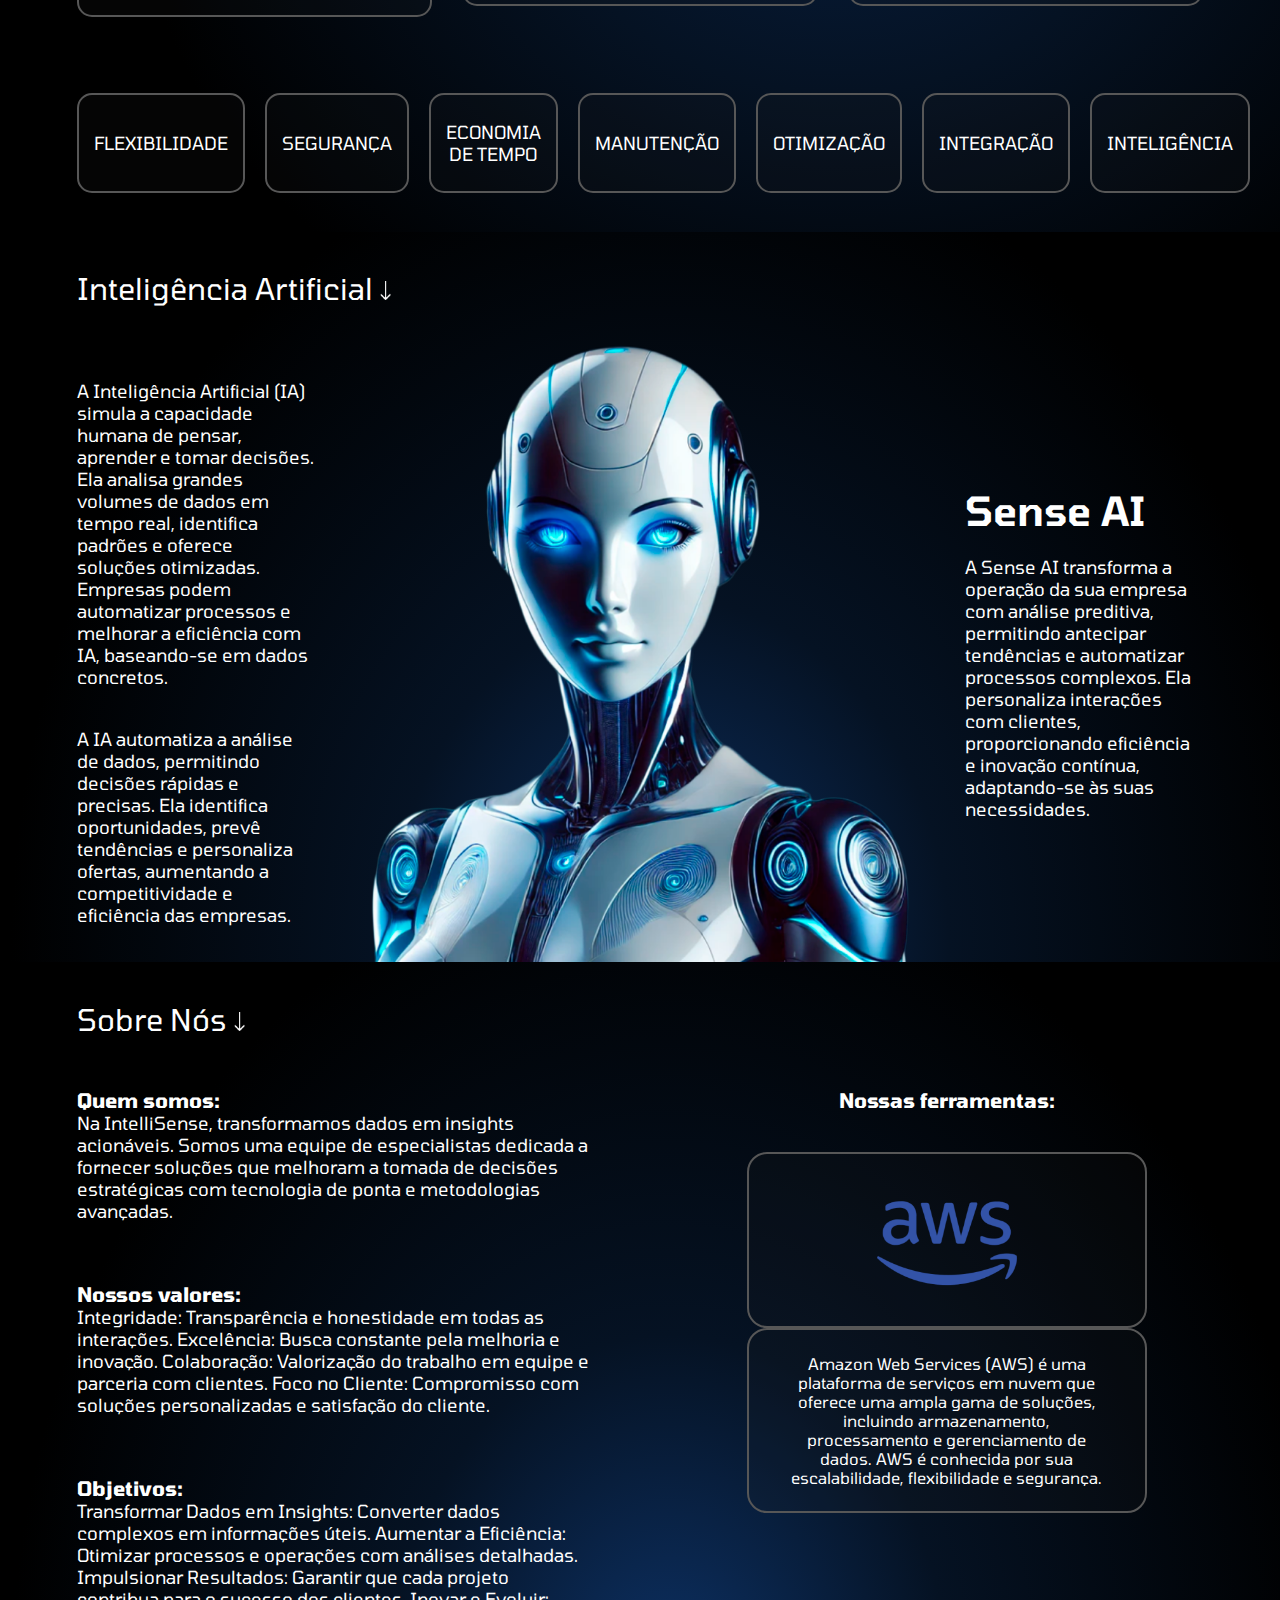
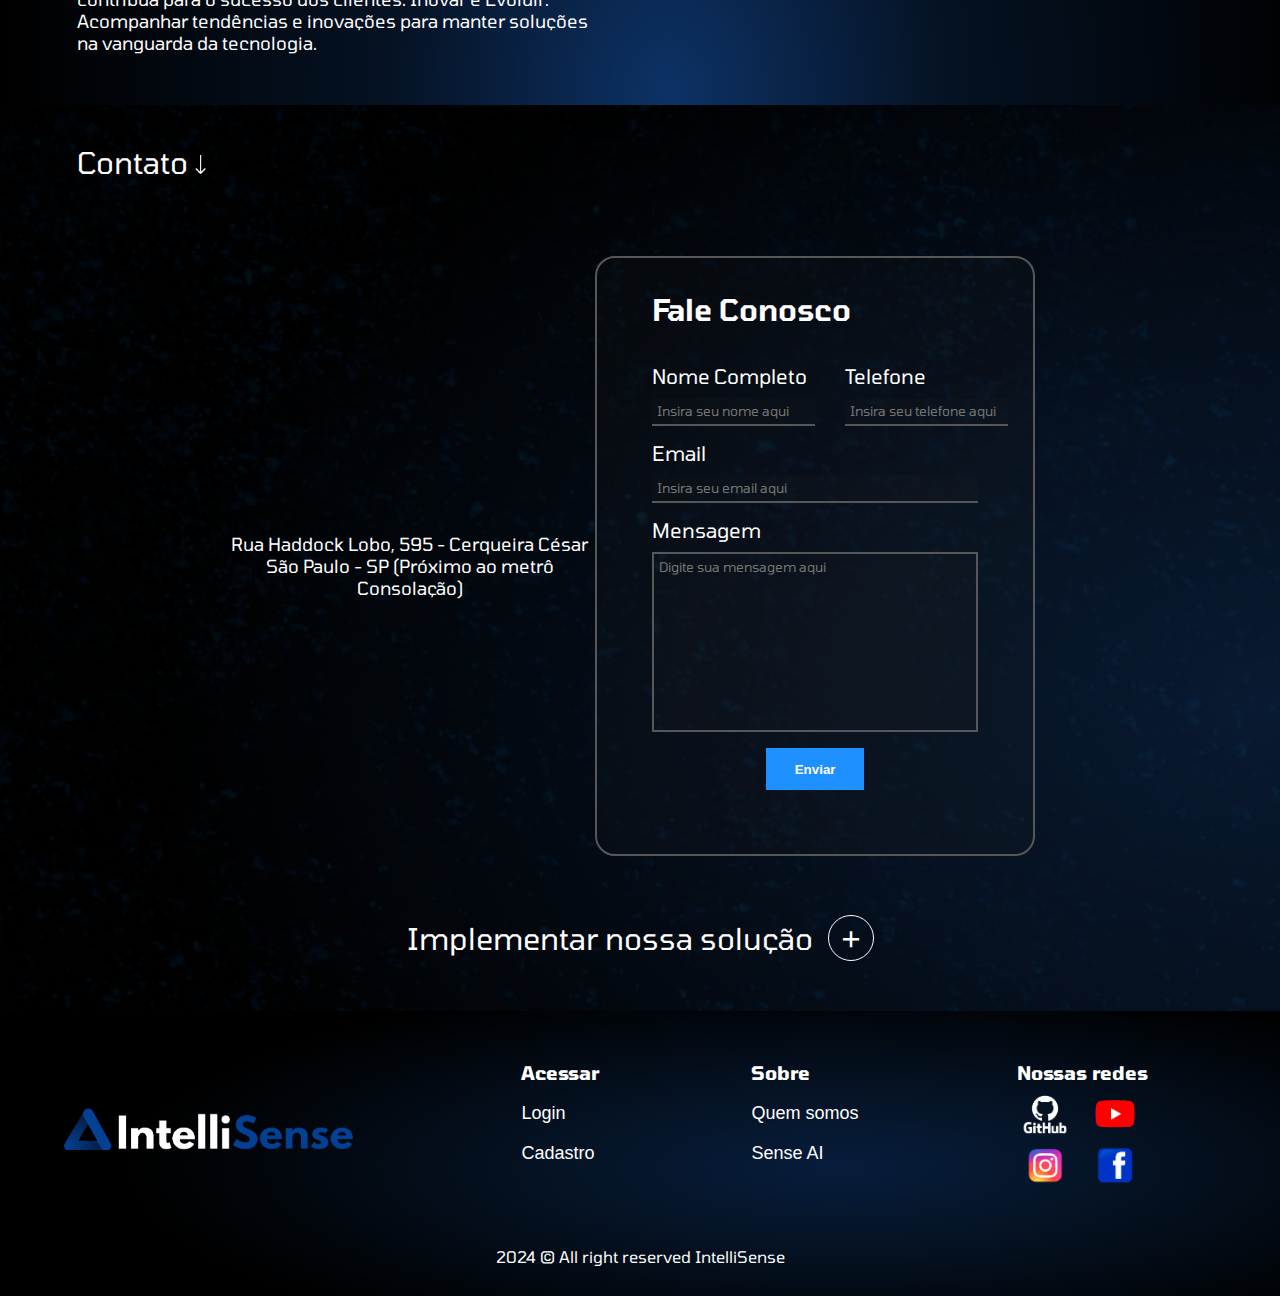
==== commit 61a22fc0: "primeira versão do responsivo" ====
--- a/public/index.html
+++ b/public/index.html
@@ -15,7 +15,7 @@
     <header>
         <img class="logo1" src="assets/logo.png" alt="Logo" id="logo">
         <nav>
-            <div class="menus">
+            <div class="menus" id="menu">
                 <a href="#home">Home</a>
                 <a href="#servicos">Serviços</a>
                 <a href="#sobre">Sobre</a>
@@ -24,6 +24,7 @@
             <a class="btn_login" href="views/login.html">Login</a>
         </nav>
     </header>
+
     <main>
         <div id="home">
             <div class="img_home">
@@ -141,11 +142,13 @@
                 </div>
                 <div class="sobre_direito">
                     <h3>Nossas ferramentas:</h3>
+                    <div class="ferramentas">
                     <div class="img_sobre"><img id="carrosel-image" src="assets/aws.png"></div>
                     <p id="carrosel-decricao">Amazon Web Services (AWS) é uma plataforma de serviços em nuvem que
                         oferece uma ampla gama de soluções, incluindo armazenamento, processamento e gerenciamento de
                         dados. AWS é conhecida por
                         sua escalabilidade, flexibilidade e segurança.</p>
+                </div>
                 </div>
             </div>
         </div>
@@ -225,7 +228,7 @@
         </div>
         <a href="#">
             <button id="botao_topo" title="Voltar ao topo">&#8679;</button>
-          </a>
+        </a>
     </main>
     <footer>
         <div class="rodape_conteudo">
@@ -311,4 +314,35 @@
     }
 
     setInterval(mudarcarrosel, 4000);
+
+    const categorias = document.querySelector('.categorias');
+    let isDown = false;
+    let startX;
+    let scrollLeft;
+
+    categorias.addEventListener('mousedown', (e) => {
+        isDown = true;
+        categorias.classList.add('active');
+        startX = e.pageX - categorias.offsetLeft;
+        scrollLeft = categorias.scrollLeft;
+    });
+
+    categorias.addEventListener('mouseleave', () => {
+        isDown = false;
+        categorias.classList.remove('active');
+    });
+
+    categorias.addEventListener('mouseup', () => {
+        isDown = false;
+        categorias.classList.remove('active');
+    });
+
+    categorias.addEventListener('mousemove', (e) => {
+        if (!isDown) return; 
+        e.preventDefault();
+        const x = e.pageX - categorias.offsetLeft;
+        const walk = (x - startX) * 3; 
+        categorias.scrollLeft = scrollLeft - walk;
+    });
+
 </script>--- a/public/css/styleindex.css
+++ b/public/css/styleindex.css
@@ -48,6 +48,7 @@
     border: none;
   }
 
+  
 .menus {
     display: flex;
     text-decoration: none;
@@ -510,4 +511,276 @@
 
 footer p {
     padding-bottom: 30px;
+}
+
+@media screen and (max-width: 768px) {
+    html, body {
+        overflow-x: hidden;
+      }
+      
+    header{
+        padding: 50px 30px;
+    }
+
+    header img.logo1{
+        width: 40%;
+    }
+    header nav{
+        display: none;
+    }
+
+    #home{
+       height: 60vh;
+
+    }
+    .img_home {
+        background-size: cover;
+        font-size: 40px;
+        height: 60vh;
+    }
+
+    .frase_home {
+        font-size: 20px;
+        padding-top: 10%;
+        text-align: center;
+    }
+
+    .conteudo_detalhe {
+        padding: 12% 4%;
+        gap: 20px;
+    }
+
+    .detalhe_servico {
+        grid-template-columns: 1fr;
+        gap: 20px;
+    }
+
+    .icon_detalhes img {
+        width: 50px;
+    }
+
+    .categorias {
+        display: flex;
+        flex-direction: row;
+        gap: 10px;
+        padding-bottom: 10%;
+        overflow-x: hidden;  
+        user-select: none;
+        cursor: grab; 
+    }
+    
+    .categorias::-webkit-scrollbar {
+        display: none; 
+    }
+    
+    .categorias {
+        -ms-overflow-style: none;  
+        scrollbar-width: none;  
+    }
+    .categoria {
+        width: 100%;
+        padding: 20px 10px;
+    }
+
+    .conteudo_inteligencia {
+        flex-direction: column;
+        padding: 10% 5%;
+    }
+
+    .conteudo_inteligencia img {
+        width: 50%;
+        padding: 20px;
+    }
+
+    .inteligencia_esquerdo, .inteligencia_direito {
+        width: 100%;
+        text-align: center;
+    }
+
+    .conteudo_sobre {
+        flex-direction: column;
+        gap: 20px;
+        padding: 6% 4%;
+    }
+
+    .sobre_direito, .sobre_esquerdo {
+        width: 100%;
+    }
+
+    .ferramentas{
+        display: flex;
+        flex-direction: column;
+        width: 90%;
+        gap: 30px;
+    }
+
+    .img_sobre {
+        width: 100%;
+        padding: 5%;
+    }
+
+    .conteudo_contato {
+        flex-direction: row;
+        padding: 5% 4%;
+    }
+
+    .contato_esquerdo {
+        display: none;
+    }
+
+    .contato_direito {
+        width: 100%;
+        height: auto;
+    }
+
+    .inputs {
+        gap: 10px;
+    }
+
+    .nome_input, .telefone_input {
+        width: 100%;
+    }
+
+    .btn_contato {
+        width: 100%;
+        padding: 15px;
+        font-size: 20px;
+    }
+
+    .rodape_conteudo{
+        flex-direction: column;
+    }
+
+    .logo_rodape{
+        width: 60%;
+        padding-bottom: 15%;
+    }
+
+    .colunas{
+        width: 90%;
+    }
+}
+
+@media screen and (min-width: 769px) and (max-width: 1024px) {
+
+    header{
+        display: flex;
+        justify-content: space-around;
+        margin: 0;
+        padding: 30px 10px;
+        gap: 180px;
+    }
+
+    header img.logo1 {
+        width: 15%;
+        justify-content: start;
+    }
+    
+    header nav {
+        width:50%;
+        display: flex;
+        align-items: center;
+        justify-content: flex-end;
+        gap: 50px;
+        font-size: 15px;
+    }    
+
+    .frase_home{
+        font-size: 27px;
+    }
+
+    .conteudo_detalhe {
+        padding: 5%;
+        gap: 20px;
+    }
+
+    .detalhe_servico {
+        grid-template-columns: 1fr;
+        gap: 20px;
+        padding: 5%;
+    }
+
+    .categorias {
+        flex-wrap: wrap;
+        gap: 15px;
+        justify-content: center;
+        padding-bottom: 10%;
+    }
+
+    .categoria {
+        width: 150px;
+        height: 80px;
+        padding: 20px 10px;
+    }
+
+    .conteudo_inteligencia {
+        flex-direction: column;
+        align-items: center;
+        padding: 5%;
+    }
+
+    .conteudo_inteligencia img {
+        width:  50%;
+        padding: 0;
+    }
+
+    .inteligencia_esquerdo, .inteligencia_direito {
+        width: 100%;
+    }
+
+    .inteligencia_direito h3 {
+        font-size: 28px;
+    }
+
+    .conteudo_sobre {
+        flex-direction: column;
+        padding: 5%;
+        gap: 30px;
+    }
+
+    .sobre_esquerdo, .sobre_direito {
+        width: 100%;
+    }
+
+    .ferramentas{
+        display: flex;
+        width: 90%;
+        gap: 30px;
+    }
+
+    .img_sobre {
+        width: 100%;
+        padding: 0;
+    }
+
+    .img_sobre img {
+        width: 150px;
+    }
+
+    .conteudo_contato {
+        flex-direction: row;
+        padding: 5%;
+    }
+
+    .contato_esquerdo{
+        width: 40%;
+    }
+
+    .endereco{
+        font-size: 12px;
+    }
+
+    .contato_direito {
+        width: 60%;
+    }
+
+    .contato_direito {
+        height: auto;
+        padding: 5%;
+    }
+
+    .inputs {
+        gap: 10px;
+    }
+
 }